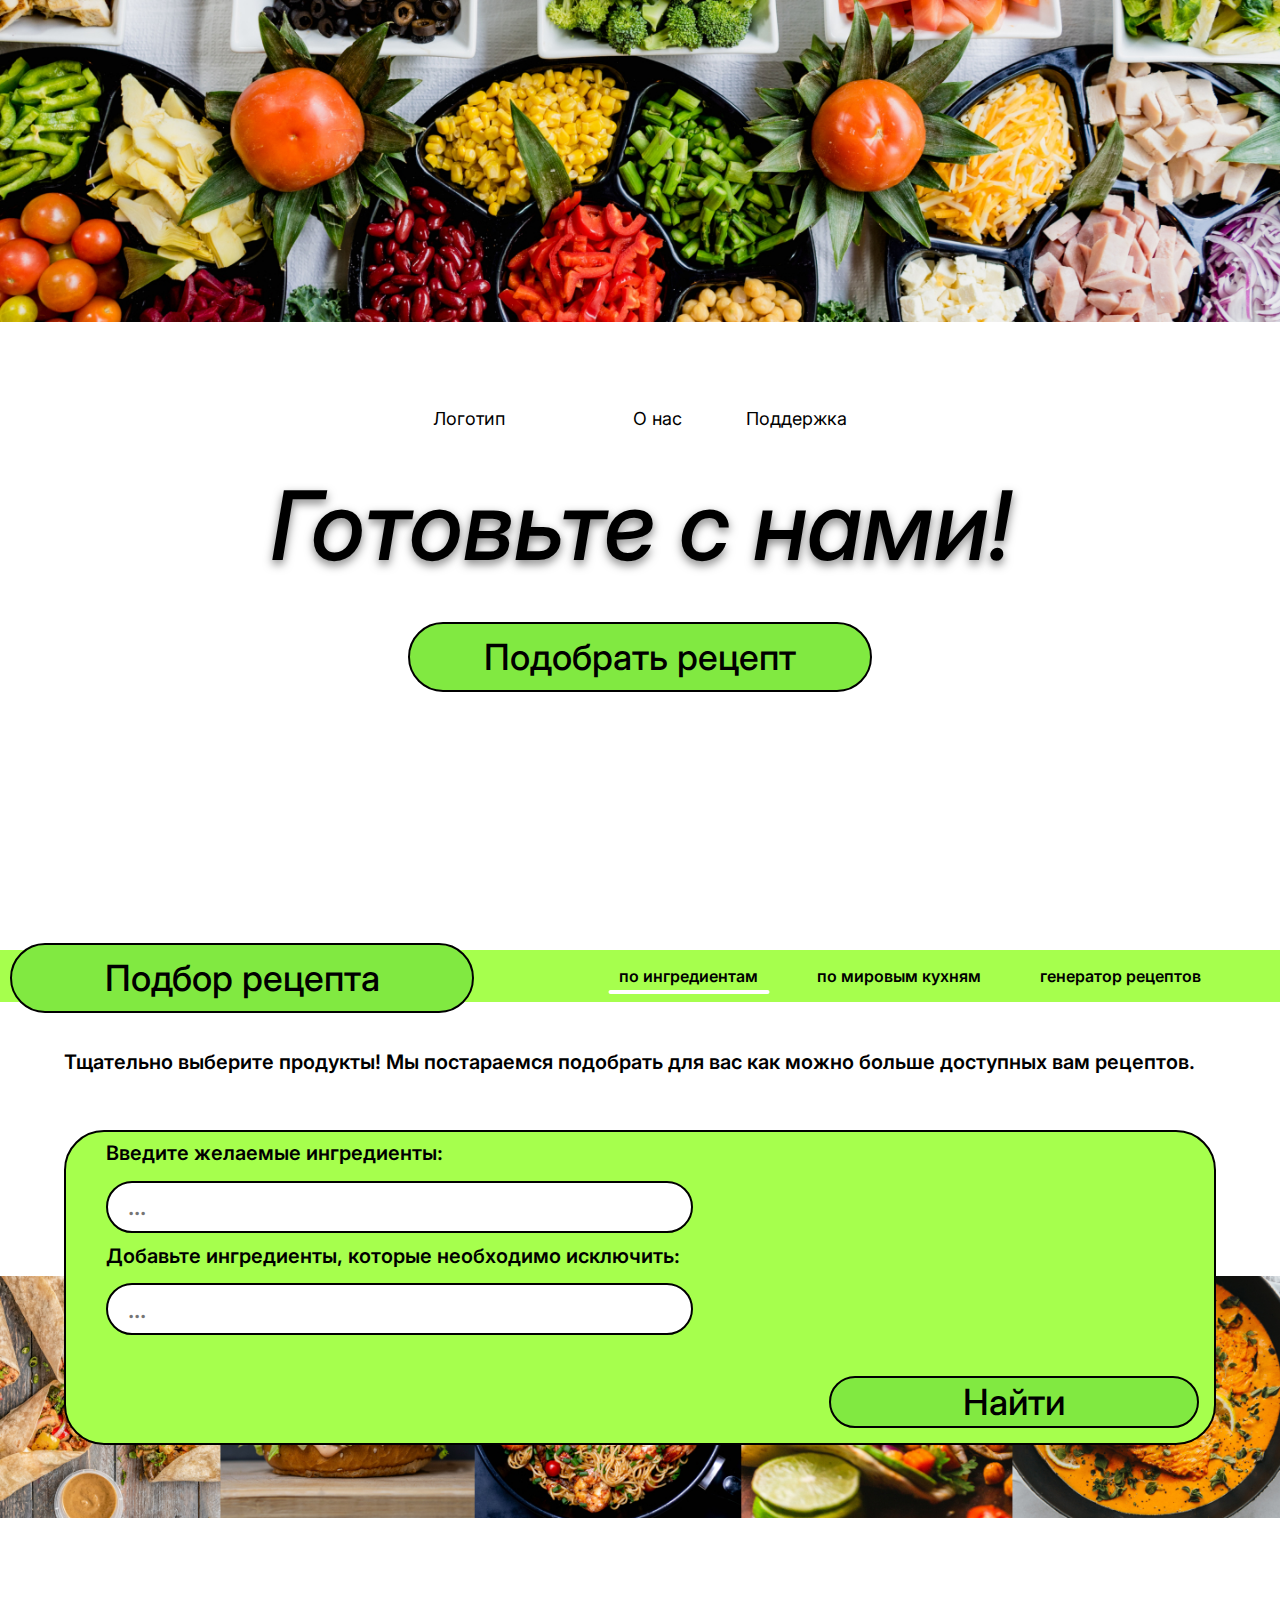
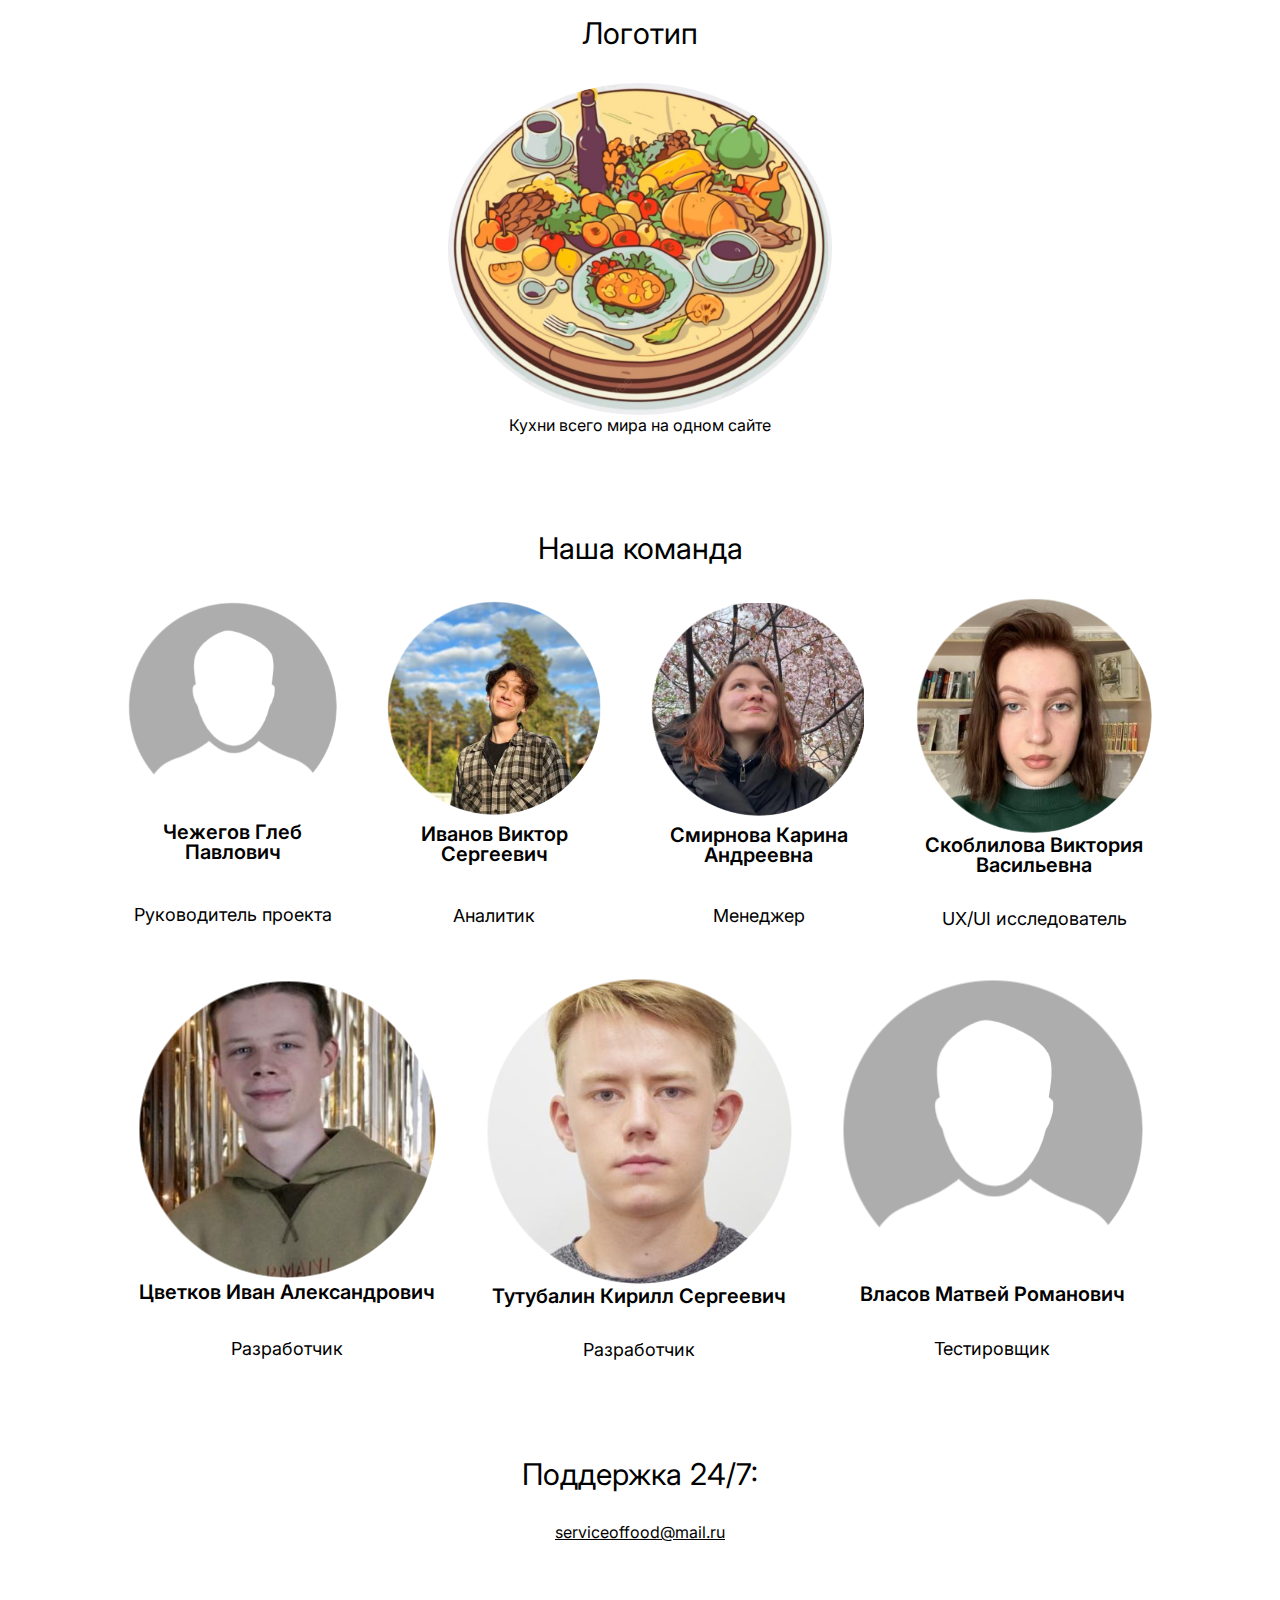
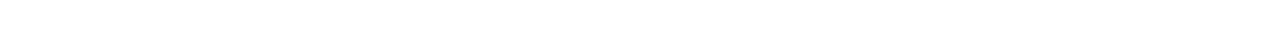
==== index.html @ 3164be0a "routes for server" ====
<!DOCTYPE html>
<html lang="ru">
  <head>
    <meta charset="UTF-8" />
    <meta name="viewport" content="width=device-width, initial-scale=1.0" />
    <link rel="stylesheet" href="./styles/main.css" />
    <link rel="stylesheet" href="./styles/index.css" />
    <title>Food service</title>
  </head>
  <body>
    <main>
      <section class="index">
        <section class="block">
          <nav class="navbar">
            <div class="nav-item logo"><a href="#logo">Логотип</a></div>
            <div class="nav-item"><a href="#about-us">О нас</a></div>
            <div class="nav-item"><a href="#help">Поддержка</a></div>
          </nav>
          <h1 class="title">Готовьте с нами!</h1>
          <a class="btn green-block" href="#recipes">Подобрать рецепт</a>
        </section>
      </section>

      <div class="by-ingredients">
        <header class="header" id="recipes">
          <h1 class="title green-block">Подбор рецепта</h1>
          <nav class="navbar">
            <div class="nav-item active">
              <a href="./">по ингредиентам</a>
            </div>
            <div class="nav-item">
              <a href="./pages/byKitchens.html">по мировым кухням</a>
            </div>
            <div class="nav-item">
              <a href="./pages/recipeGenerator.html">генератор рецептов</a>
            </div>
          </nav>
        </header>

        <section class="main-block">
          <div class="block">
            <p class="description">
              Тщательно выберите продукты! Мы постараемся подобрать для вас как можно больше доступных вам рецептов.
            </p>
            <form class="form" method="GET">
              <div class="inputs">
                <label
                  ><div class="description">Введите желаемые ингредиенты:</div>
                  <input id="search" type="text" class="input" placeholder="..."
                /></label>
                <label
                  ><div class="description">Добавьте ингредиенты, которые необходимо исключить:</div>
                  <input id="except" type="text" class="input" placeholder="..."
                /></label>
              </div>
              <button type="submit" class="btn green-block">Найти</button>
            </form>
          </div>
        </section>
      </div>

      <div class="content-wrapper">
        <section class="content" id="logo">
          <h3>Логотип</h3>
          <figure class="img-wrapper">
            <img src="./assets/Рисунок7.png" alt="Logo" />
            <figcaption>Кухни всего мира на одном сайте</figcaption>
          </figure>
        </section>
        <section class="content" id="about-us">
          <h3>Наша команда</h3>
          <div class="grid">
            <div class="row">
              <div class="cell">
                <div class="img-wrapper"><img src="./assets/Рисунок1.png" alt="Фото участника" /></div>
                <h3 class="title">Чежегов Глеб Павлович</h3>
                <p class="subtitle">Руководитель проекта</p>
              </div>
              <div class="cell">
                <div class="img-wrapper"><img src="./assets/Рисунок6.png" alt="Фото участника" /></div>
                <h3 class="title">Иванов Виктор Сергеевич</h3>
                <p class="subtitle">Аналитик</p>
              </div>
              <div class="cell">
                <div class="img-wrapper"><img src="./assets/Рисунок2.png" alt="Фото участника" /></div>
                <h3 class="title">Смирнова Карина Андреевна</h3>
                <p class="subtitle">Менеджер</p>
              </div>
              <div class="cell">
                <div class="img-wrapper"><img src="./assets/Рисунок3.png" alt="Фото участника" /></div>
                <h3 class="title">Скоблилова Виктория Васильевна</h3>
                <p class="subtitle">UX/UI исследователь</p>
              </div>
            </div>
            <div class="row">
              <div class="cell">
                <div class="img-wrapper"><img src="./assets/Рисунок4.png" alt="Фото участника" /></div>
                <h3 class="title">Цветков Иван Александрович</h3>
                <p class="subtitle">Разработчик</p>
              </div>
              <div class="cell">
                <div class="img-wrapper"><img src="./assets/Рисунок5.png" alt="Фото участника" /></div>
                <h3 class="title">Тутубалин Кирилл Сергеевич</h3>
                <p class="subtitle">Разработчик</p>
              </div>
              <div class="cell">
                <div class="img-wrapper"><img src="./assets/Рисунок1.png" alt="Фото участника" /></div>
                <h3 class="title">Власов Матвей Романович</h3>
                <p class="subtitle">Тестировщик</p>
              </div>
            </div>
          </div>
        </section>
        <section class="content" id="help">
          <h3>Поддержка 24/7:</h3>
          <p><a href="mailto:serviceoffood@mail.ru">serviceoffood@mail.ru</a></p>
        </section>
      </div>
    </main>
    <script src="./js/index.js"></script>
  </body>
</html>
---- styles/main.css ----
@import url("https://fonts.googleapis.com/css2?family=Inter:wght@300;400;500;600&display=swap");

/*
Reset
*/

html,
body,
div,
span,
applet,
object,
iframe,
h1,
h2,
h3,
h4,
h5,
h6,
p,
blockquote,
pre,
a,
abbr,
acronym,
address,
big,
cite,
code,
del,
dfn,
em,
img,
ins,
kbd,
q,
s,
samp,
small,
strike,
strong,
sub,
sup,
tt,
var,
b,
u,
i,
center,
dl,
dt,
dd,
ol,
ul,
li,
fieldset,
form,
label,
legend,
table,
caption,
tbody,
tfoot,
thead,
tr,
th,
td,
article,
aside,
canvas,
details,
embed,
figure,
figcaption,
footer,
header,
hgroup,
menu,
nav,
output,
ruby,
section,
summary,
time,
mark,
audio,
video {
  margin: 0;
  padding: 0;
  border: 0;
  font-size: 100%;
  font: inherit;
  vertical-align: baseline;
}
article,
aside,
details,
figcaption,
figure,
footer,
header,
hgroup,
menu,
nav,
section {
  display: block;
}
html {
  height: 100%;
}
body {
  line-height: 1;
}
ol,
ul {
  list-style: none;
}
blockquote,
q {
  quotes: none;
}
blockquote:before,
blockquote:after,
q:before,
q:after {
  content: "";
  content: none;
}
table {
  border-collapse: collapse;
  border-spacing: 0;
}

/*
Style
*/

* {
  margin: 0;
  padding: 0;
  box-sizing: border-box;
  font-family: "Inter", sans-serif;
  scroll-behavior: smooth;
}

.green-block,
a {
  font-family: "Inter", sans-serif;
}

a {
  text-decoration: none;
  color: #000;
}

/*
Reuse
*/

.background {
  position: absolute;
  inset: 0;
  height: 100%;
  background: url(../assets/bg.jpg) center bottom / contain no-repeat;
  z-index: -1;
}

.main-block {
  width: 100%;
  height: 100%;
  margin-top: 50px;
  display: flex;
  justify-content: center;
}

.main-block .block {
  width: 90%;
}

.header {
  position: relative;
  display: flex;
  justify-content: end;
  align-items: center;
  height: 52px;
  margin-top: 50px;
  background-color: rgb(166, 255, 77);
}

.header .title {
  position: absolute;
  top: -7px;
  left: 10px;
}

.header .navbar {
  display: flex;
  justify-content: space-around;
  width: 50%;
  margin-right: 50px;
}

.header .nav-item {
  position: relative;
  font-weight: 600;
}

.header .nav-item a {
  transition: all 0.2s;
}

.header .nav-item:hover a {
  color: #36790d;
}

.header .nav-item.active::after {
  content: "";
  position: absolute;
  left: 50%;
  bottom: -10px;
  transform: translateX(-50%);
  display: block;
  width: 161px;
  height: 4px;
  border-radius: 40px;
  background-color: #fff;
}

.green-block,
.white-block {
  width: 464px;
  min-height: 70px;
  display: flex;
  justify-content: center;
  align-items: center;
  border: #000 2px solid;
  border-radius: 40px;
  color: #000;
  text-decoration: none;
  font-size: 36px;
  font-weight: 500;
}

.green-block {
  background-color: #81e941;
}

.white-block {
  background-color: #fff;
}

.description {
  font-size: 20px;
  font-weight: 600;
}

.btn {
  transition: all 0.3s;
  cursor: pointer;
}

.btn.green-block:hover {
  background-color: #62dc17;
}

.btn.green-block:active {
  background-color: #71fa1d;
}

.btn.white-block:hover {
  background-color: #dedede;
}

.btn.white-block:active {
  background-color: #ababab;
}

.form {
  position: relative;
  height: 100%;
  padding: 5px 40px;
  padding-bottom: 50px;
  border: 2px solid #000;
  border-radius: 40px;
  margin-top: 5%;
  background-color: rgb(166, 255, 77);
}

.form .btn {
  position: absolute;
  right: 15px;
  bottom: 15px;
  width: 370px;
  min-height: 52px;
  margin-left: auto;
}

@media (max-width: 1200px) {
  .header {
    display: flex;
    width: 100%;
    height: 200px;
  }

  .header .title {
    left: 0;
    min-width: 100%;
  }

  .header .navbar {
    display: flex;
    flex-direction: column;
    justify-content: end;
    gap: 15px;
    width: 100%;
    height: 100%;
    padding-bottom: 20px;
    margin: 0 auto;
    text-align: center;
  }
}

@media (max-width: 800px) {
  .green-block,
  .white-block {
    font-size: 25px;
    width: 100%;
  }

  .btn {
    width: 100%;
  }

  .description {
    padding: 0 20px;
  }

  .main-block .block {
    width: 100%;
  }

  .form {
    border-radius: 0;
    padding: 5px;
    padding-top: 30px;
  }

  .form .btn {
    width: 100%;
    left: 0;
    right: 0;
    bottom: 8px;
  }
}
---- styles/index.css ----
/*
Index
*/
.index {
  position: absolute;
  inset: 0;
  background: url(../assets/index.jpg) center top / contain no-repeat;
  z-index: 0;
}

.index .block {
  position: absolute;
  inset: 0;
  top: 40%;
  height: 60%;
  padding-top: 50px;
  display: flex;
  flex-direction: column;
  align-items: center;
  gap: 10%;
  background-color: #fff;
}

.index .navbar {
  width: 100%;
  display: flex;
  justify-content: center;
  align-items: center;
  gap: 5%;
}

.index .navbar .logo {
  margin-right: 5%;
}

.index .nav-item a {
  font-size: 18px;
  cursor: pointer;
}

.index .title {
  text-align: center;
  font-size: 96px;
  font-weight: 500;
  font-style: italic;
  text-shadow: 0 4px 10px rgba(0, 0, 0, 0.5);
}
.content-wrapper {
  display: flex;
  flex-direction: column;
}

.content-wrapper .content {
  display: flex;
  flex-direction: column;
  align-items: center;
  margin-top: 100px;
  text-align: center;
}

.content-wrapper .content:last-child {
  margin-bottom: 100px;
}

.content-wrapper .content .img-wrapper {
  width: 30%;
}
.content-wrapper .content .img-wrapper img {
  border-radius: 50%;
  width: 100%;
}

.content-wrapper .content .grid {
  display: flex;
  flex-direction: column;
  align-items: center;
  width: 80%;
  gap: 50px;
}

.content-wrapper .content .grid .row {
  display: flex;
  justify-content: center;
  gap: 50px;
}

.content-wrapper .content .grid .row .cell {
  display: flex;
  flex-direction: column;
  align-items: center;
  justify-content: space-around;
}

.content-wrapper .content .grid .row .cell .img-wrapper,
.content-wrapper .content .grid .row .cell .img-wrapper img {
  width: 100%;
}

.content-wrapper .content a[href^="mailto"] {
  text-decoration: underline;
}

.content-wrapper .content h3 {
  font-size: 30px;
  margin-bottom: 35px;
}

.content-wrapper .content .title {
  font-size: 20px;
  font-weight: 600;
}

.content-wrapper .content .subtitle {
  font-size: 18px;
}

/*
By Ingridients
*/

.by-ingredients {
  background: url(../assets/bg.jpg) center bottom / contain no-repeat;
  padding-top: 100vh;
  padding-bottom: 150px;
  z-index: 1;
}

.by-ingredients .inputs {
  display: flex;
  flex-direction: column;
  justify-content: space-around;
  width: 55%;
  height: 80%;
}

.by-ingredients .input {
  width: 100%;
  height: 52px;
  padding: 20px;
  border-radius: 40px;
  border: 2px solid #000;
  margin-top: 3%;
  font-size: 24px;
  font-weight: 500;
  color: #000;
}

@media (max-width: 1200px) {
  /*
  Index
  */

  .index {
    width: 100%;
    background-position: center -30%;
    background-size: auto 50%;
  }

  .index .title {
    font-size: 76px;
  }

  .content-wrapper {
    display: flex;
    flex-direction: column;
    justify-content: center;
    align-items: center;
  }

  .content-wrapper .content {
    margin-top: 50px;
  }

  .content-wrapper .content .img-wrapper {
    width: 60%;
  }

  /*
  By Ingridients
  */

  .by-ingredients .inputs {
    width: 80%;
  }
}

@media (max-width: 800px) {
  /*
  Index
  */
  .index .block {
    padding-top: 50px;
    top: 35%;
    align-items: center;
    justify-content: start;
  }

  .index .navbar {
    flex-direction: column;
    gap: 15px;
  }

  .index .navbar .logo {
    margin-right: 0;
  }

  .index .title {
    font-size: 33px;
  }

  .index .btn {
    min-width: 100%;
  }

  /*
  By Ingridients
  */

  .by-ingredients .inputs {
    width: 100%;
  }

  .content-wrapper {
    width: 100%;
  }

  .content-wrapper .content {
    display: flex;
    flex-direction: column;
    align-items: center;
    padding: 50px 10px;
    text-align: center;
  }

  .content-wrapper .content .img-wrapper {
    width: 80%;
  }

  .content-wrapper .content .grid .row {
    flex-direction: column;
  }

  .content-wrapper .content h3 {
    font-size: 30px;
    margin-bottom: 15px;
  }
}
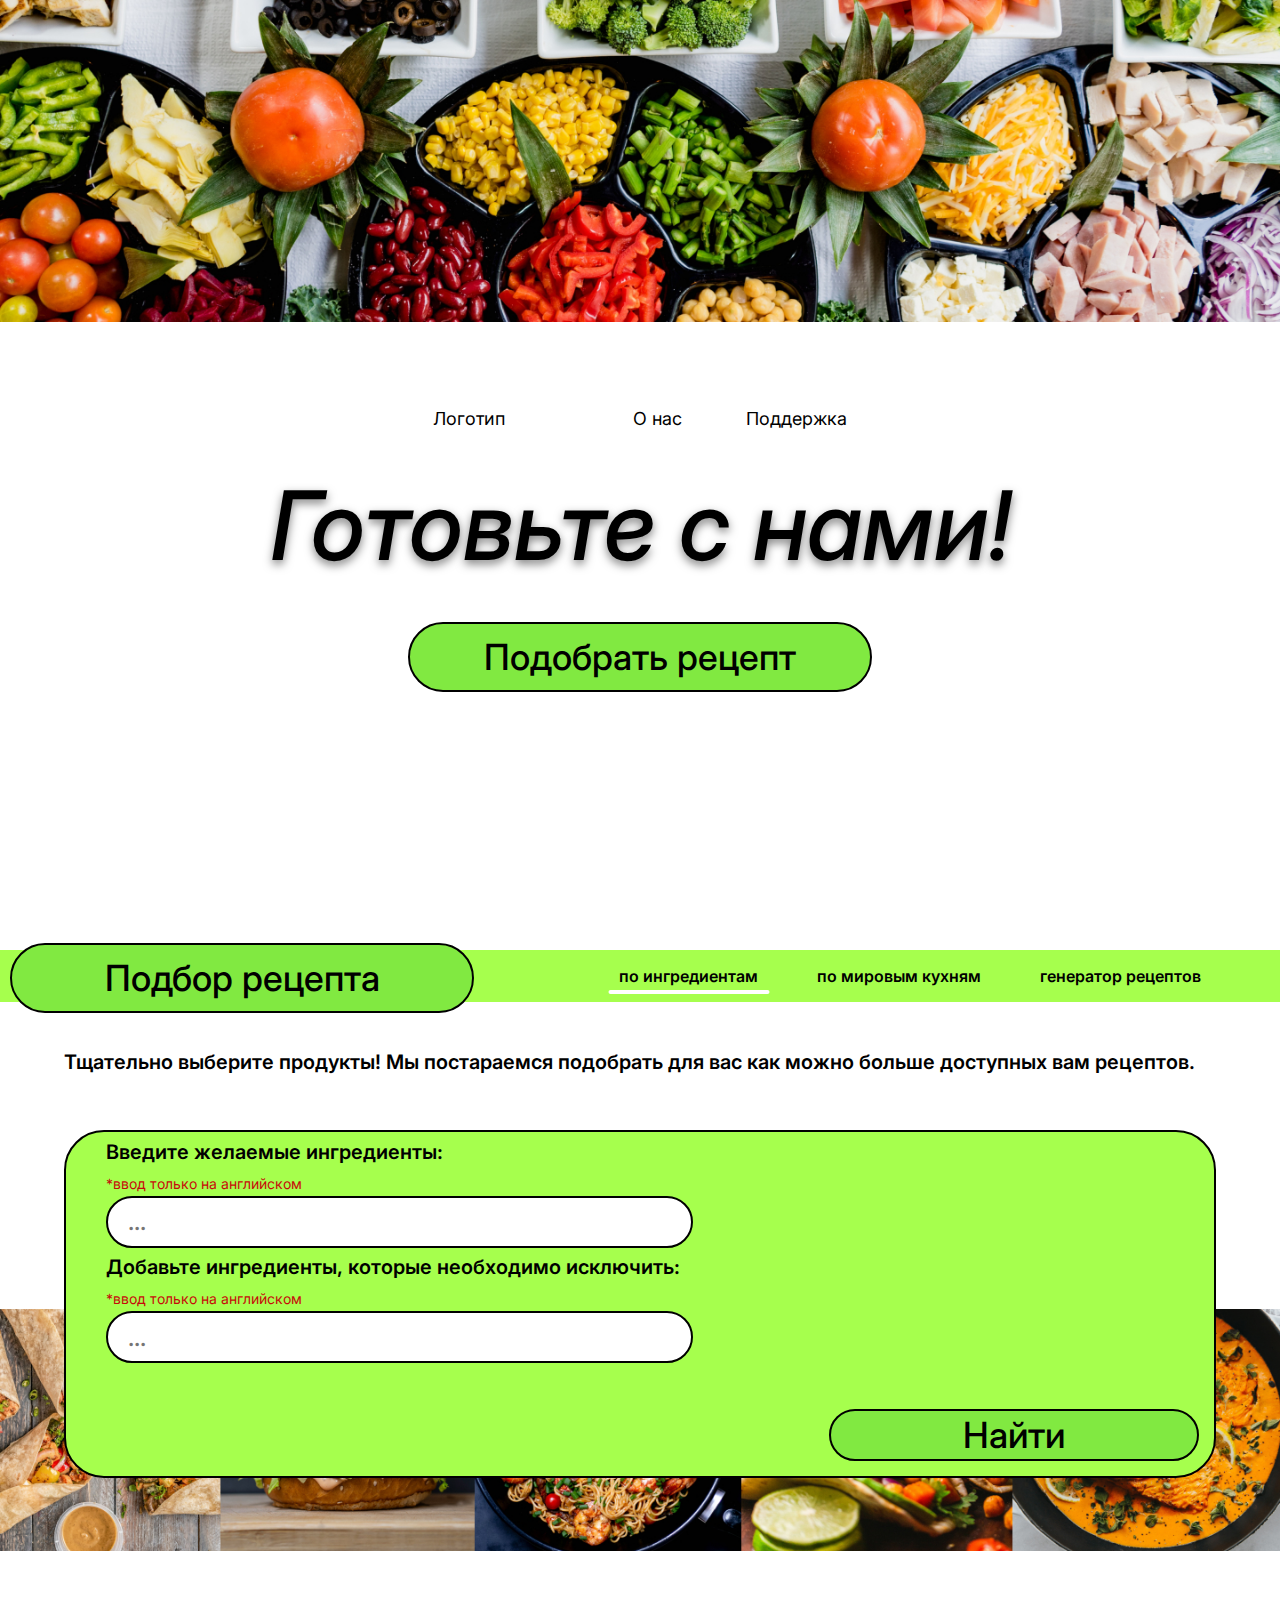
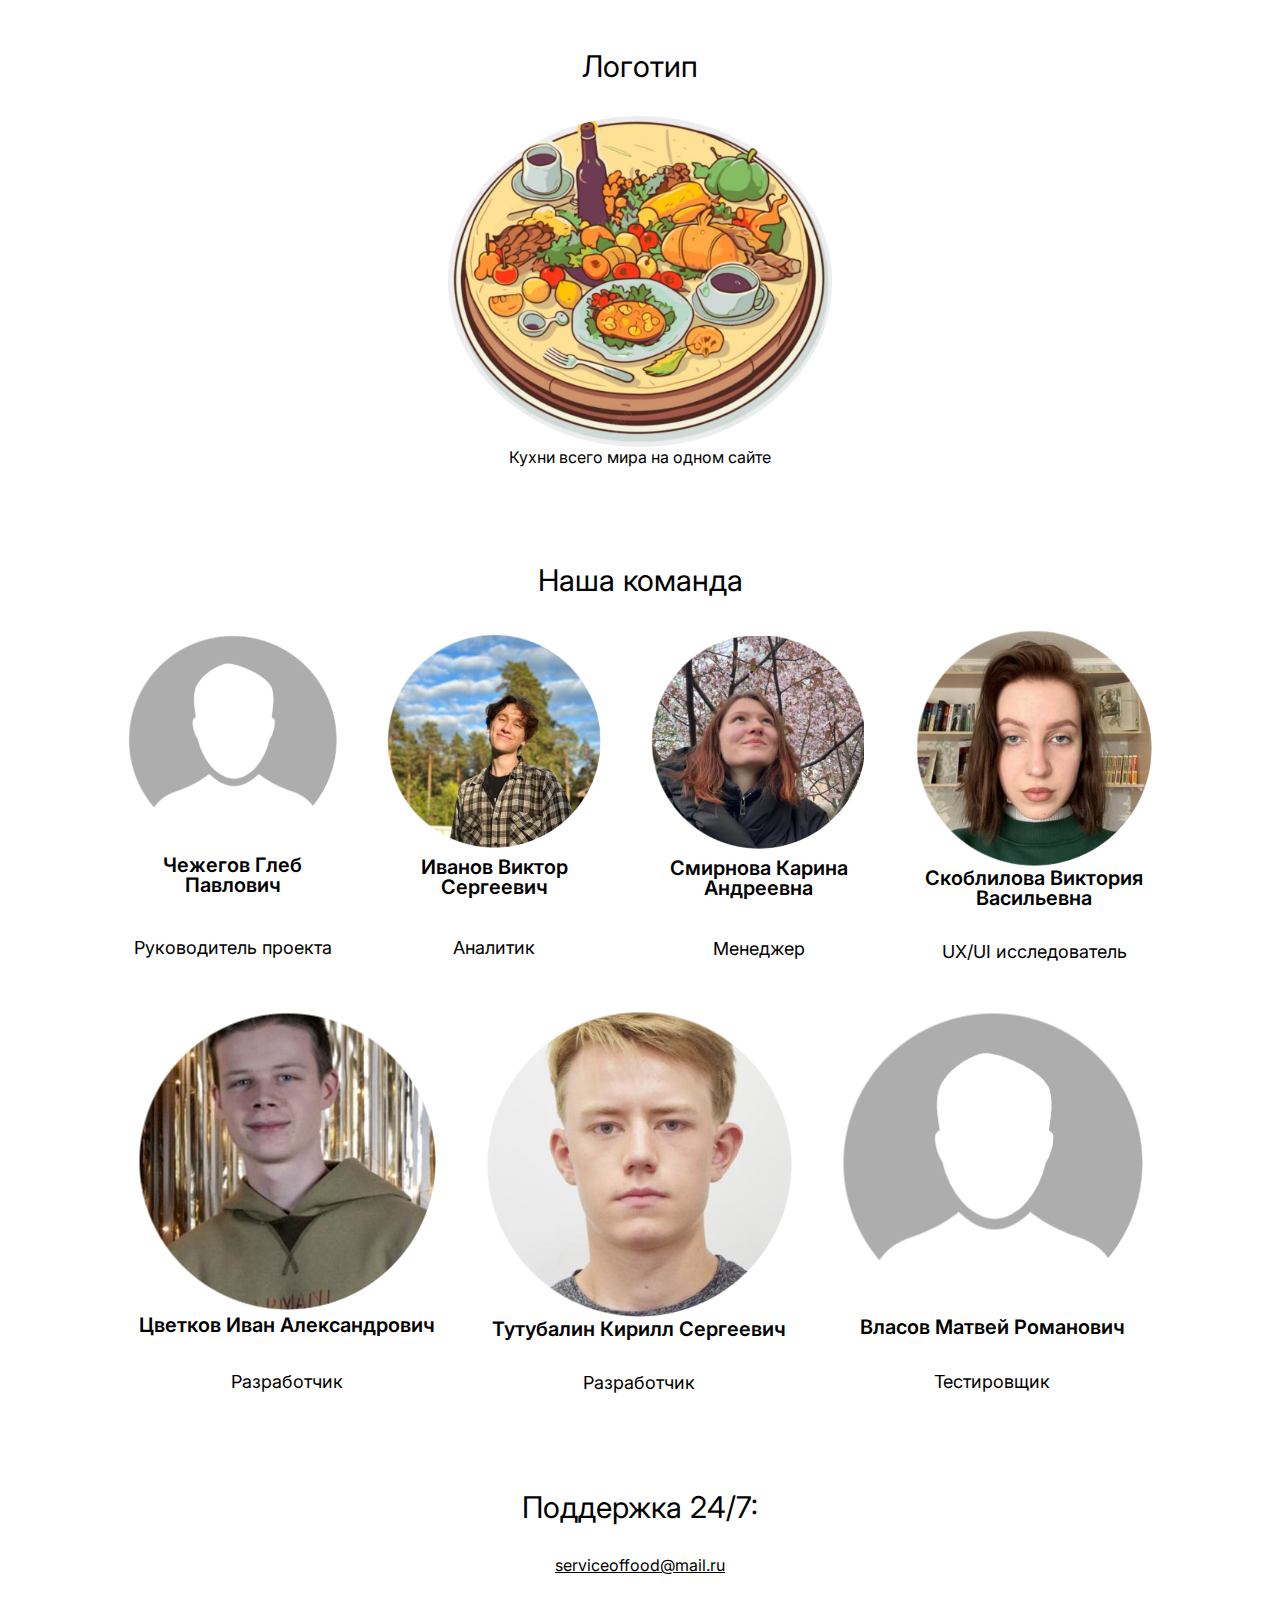
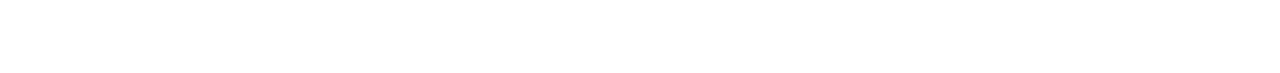
==== commit b8c82ea6: "added warn" ====
--- a/index.html
+++ b/index.html
@@ -26,7 +26,7 @@
           <h1 class="title green-block">Подбор рецепта</h1>
           <nav class="navbar">
             <div class="nav-item active">
-              <a href="./">по ингредиентам</a>
+              <a href="./index.html">по ингредиентам</a>
             </div>
             <div class="nav-item">
               <a href="./pages/byKitchens.html">по мировым кухням</a>
@@ -46,10 +46,12 @@
               <div class="inputs">
                 <label
                   ><div class="description">Введите желаемые ингредиенты:</div>
+                  <p class="warn">*ввод только на английском</p>
                   <input id="search" type="text" class="input" placeholder="..."
                 /></label>
                 <label
                   ><div class="description">Добавьте ингредиенты, которые необходимо исключить:</div>
+                  <p class="warn">*ввод только на английском</p>
                   <input id="except" type="text" class="input" placeholder="..."
                 /></label>
               </div>
--- a/styles/index.css
+++ b/styles/index.css
@@ -38,6 +38,11 @@
   cursor: pointer;
 }
 
+.warn {
+  font-size: 14px;
+  color: rgb(205, 13, 13);
+}
+
 .index .title {
   text-align: center;
   font-size: 96px;
@@ -96,7 +101,7 @@
   width: 100%;
 }
 
-.content-wrapper .content a[href^="mailto"] {
+.content-wrapper .content a[href^='mailto'] {
   text-decoration: underline;
 }
 
@@ -139,10 +144,16 @@
   padding: 20px;
   border-radius: 40px;
   border: 2px solid #000;
-  margin-top: 3%;
   font-size: 24px;
   font-weight: 500;
   color: #000;
+}
+
+.by-ingredients .warn {
+  font-size: 14px;
+  color: rgb(199, 10, 10);
+  margin-top: 15px;
+  margin-bottom: 5px;
 }
 
 @media (max-width: 1200px) {
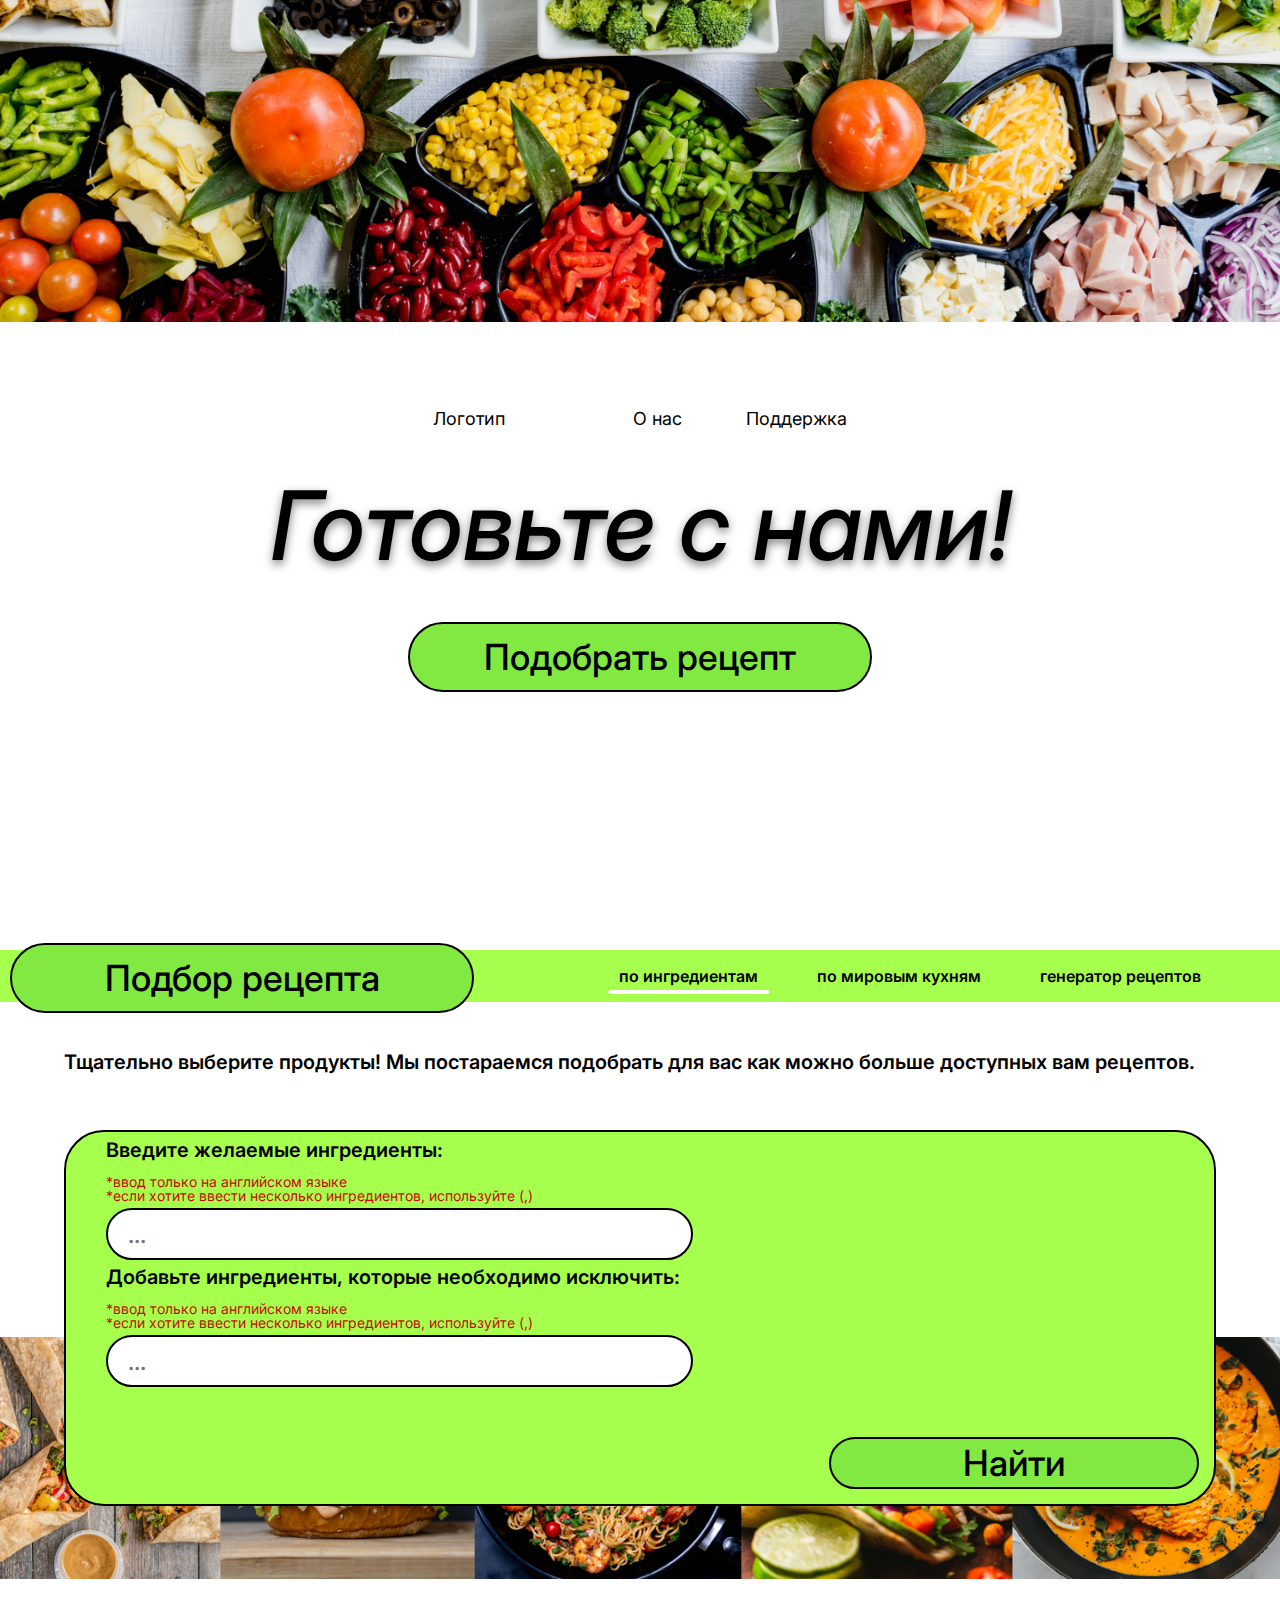
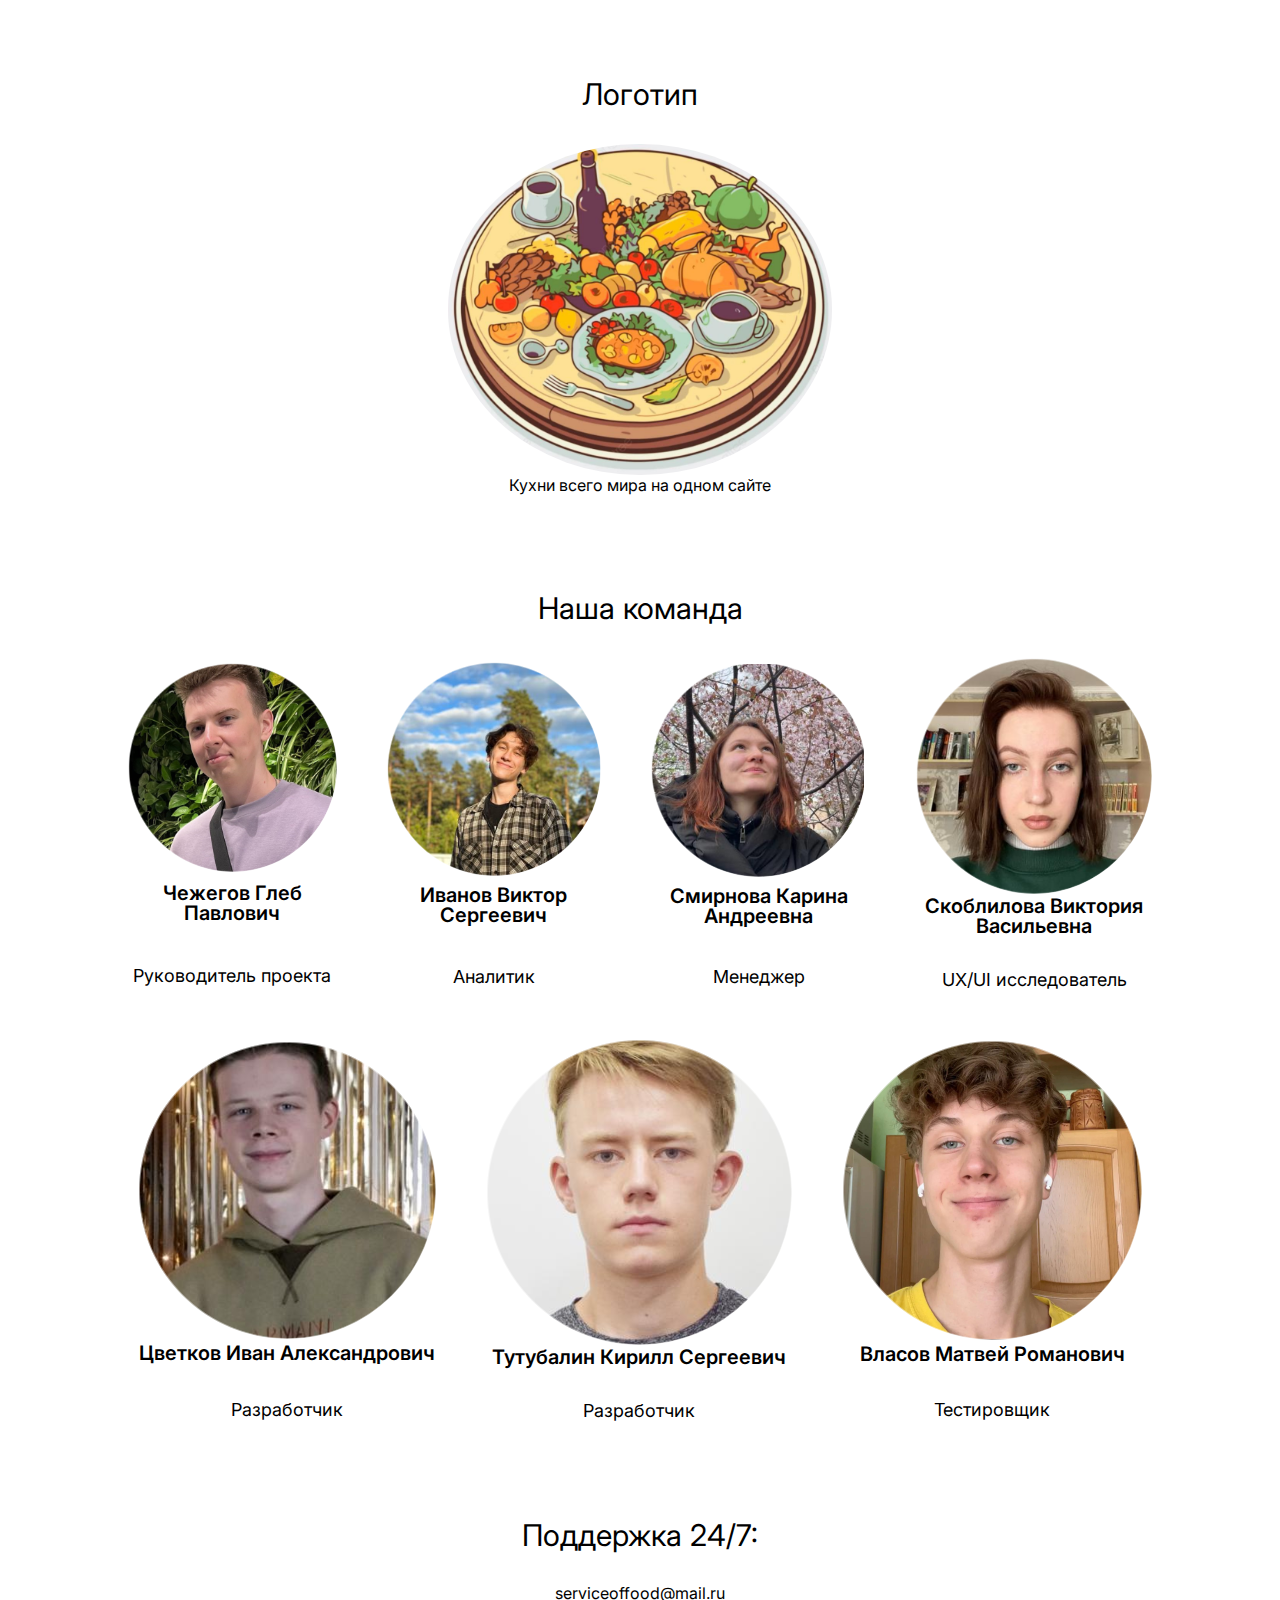
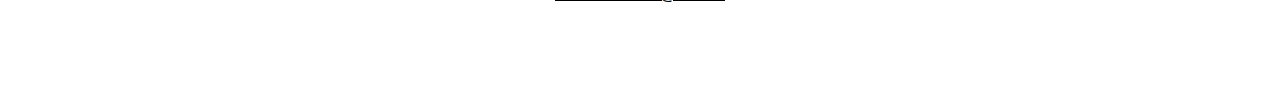
==== commit 0383ff30: "edits" ====
--- a/index.html
+++ b/index.html
@@ -46,12 +46,18 @@
               <div class="inputs">
                 <label
                   ><div class="description">Введите желаемые ингредиенты:</div>
-                  <p class="warn">*ввод только на английском</p>
+                  <div class="warn">
+                    <p>*ввод только на английском языке</p>
+                    <p>*если хотите ввести несколько ингредиентов, используйте (,)</p>
+                  </div>
                   <input id="search" type="text" class="input" placeholder="..."
                 /></label>
                 <label
                   ><div class="description">Добавьте ингредиенты, которые необходимо исключить:</div>
-                  <p class="warn">*ввод только на английском</p>
+                  <div class="warn">
+                    <p>*ввод только на английском языке</p>
+                    <p>*если хотите ввести несколько ингредиентов, используйте (,)</p>
+                  </div>
                   <input id="except" type="text" class="input" placeholder="..."
                 /></label>
               </div>
@@ -74,7 +80,7 @@
           <div class="grid">
             <div class="row">
               <div class="cell">
-                <div class="img-wrapper"><img src="./assets/Рисунок1.png" alt="Фото участника" /></div>
+                <div class="img-wrapper"><img src="./assets/Рисунок9.png" alt="Фото участника" /></div>
                 <h3 class="title">Чежегов Глеб Павлович</h3>
                 <p class="subtitle">Руководитель проекта</p>
               </div>
@@ -106,7 +112,7 @@
                 <p class="subtitle">Разработчик</p>
               </div>
               <div class="cell">
-                <div class="img-wrapper"><img src="./assets/Рисунок1.png" alt="Фото участника" /></div>
+                <div class="img-wrapper"><img src="./assets/Рисунок8.png" alt="Фото участника" /></div>
                 <h3 class="title">Власов Матвей Романович</h3>
                 <p class="subtitle">Тестировщик</p>
               </div>
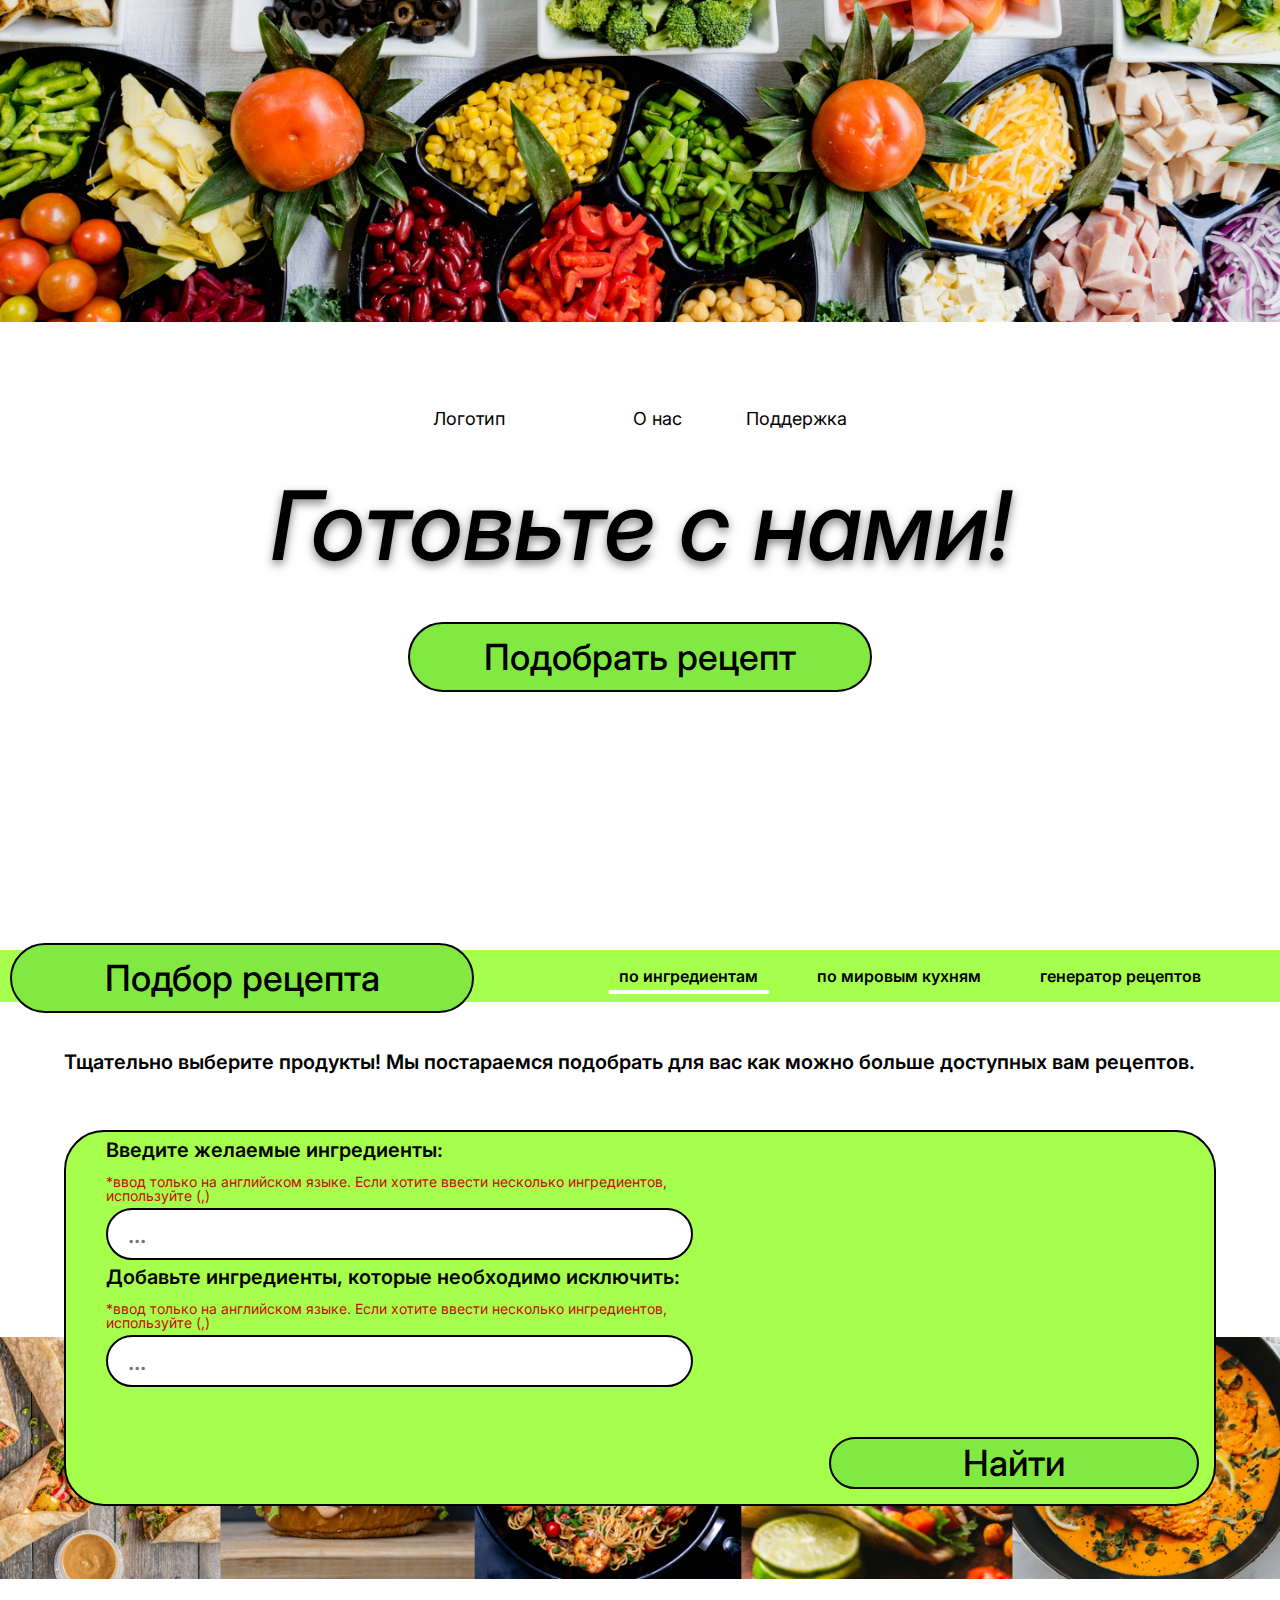
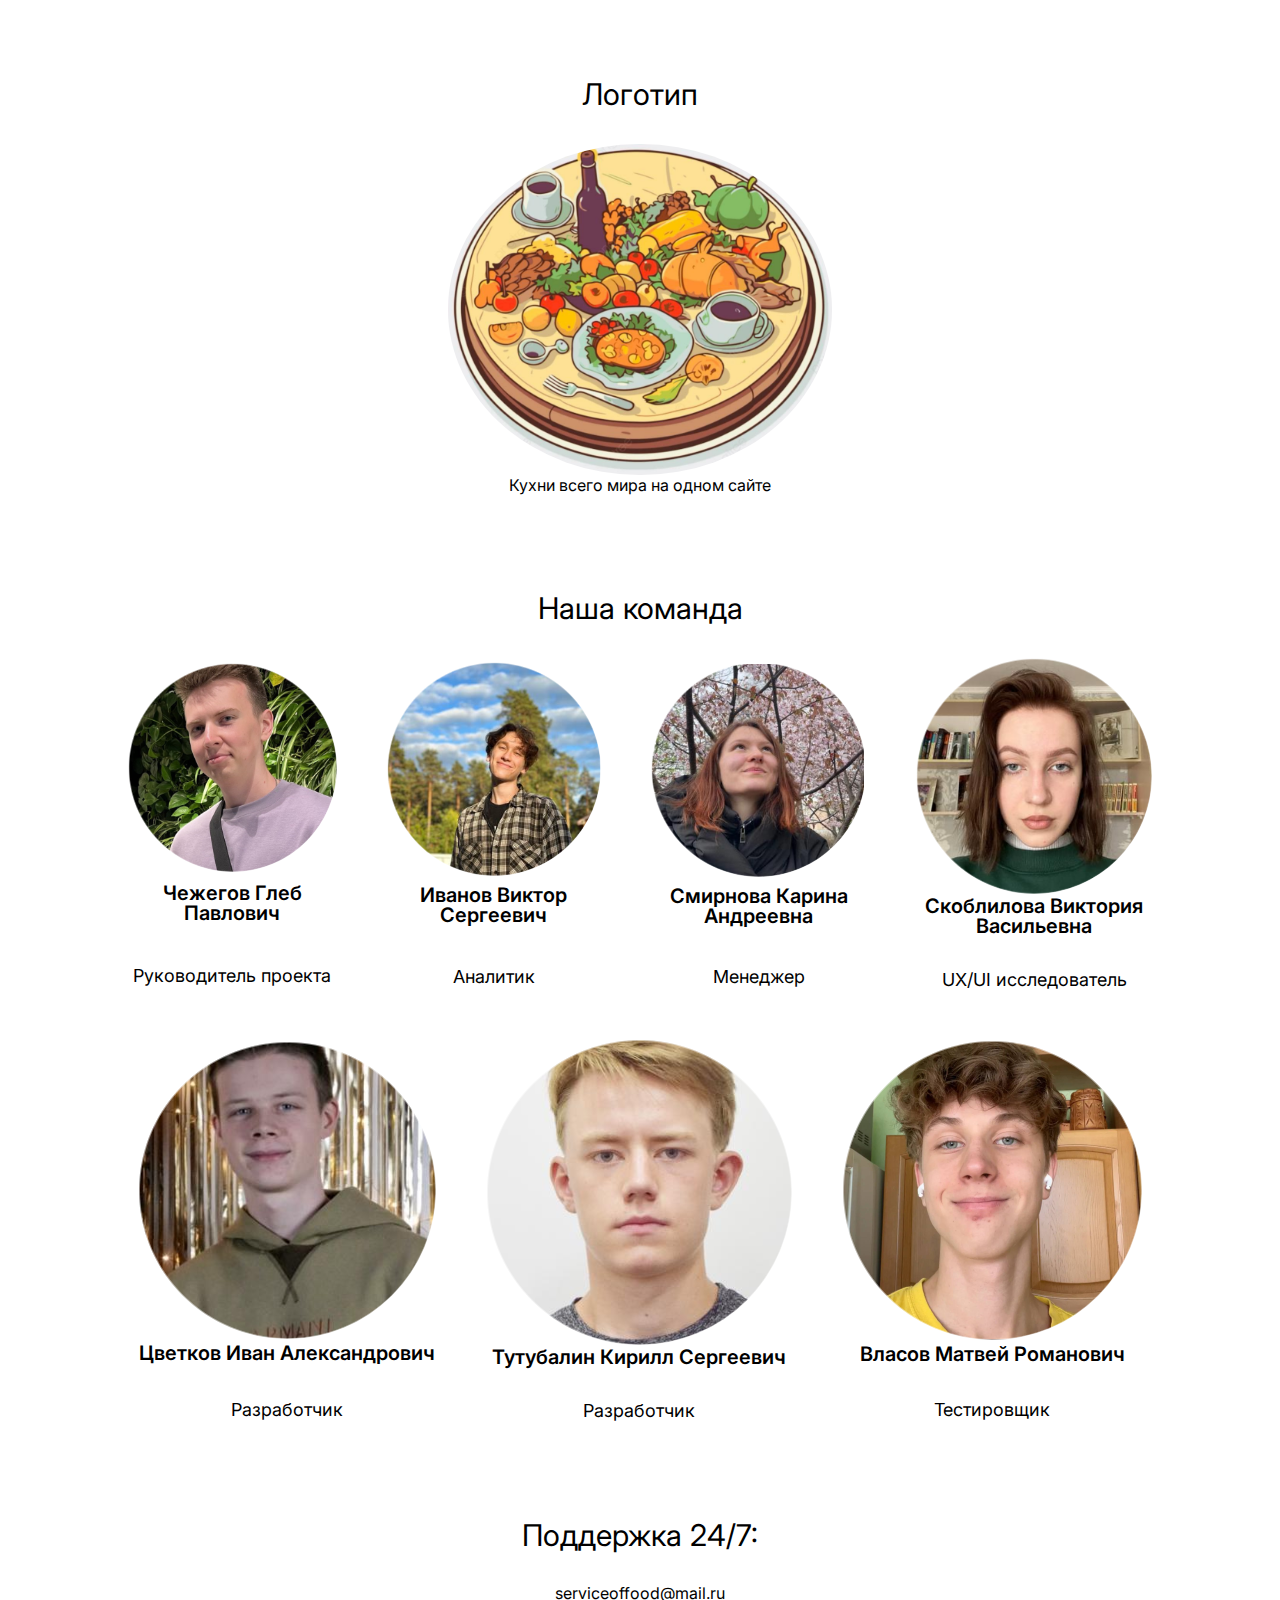
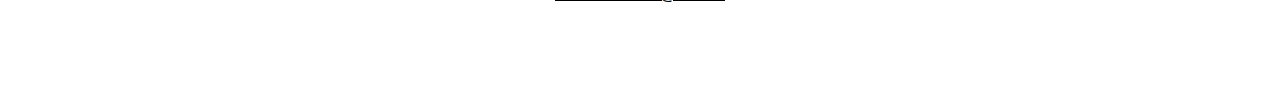
==== commit 4a94fbd8: "edits 2" ====
--- a/index.html
+++ b/index.html
@@ -47,16 +47,14 @@
                 <label
                   ><div class="description">Введите желаемые ингредиенты:</div>
                   <div class="warn">
-                    <p>*ввод только на английском языке</p>
-                    <p>*если хотите ввести несколько ингредиентов, используйте (,)</p>
+                    <p>*ввод только на английском языке. Если хотите ввести несколько ингредиентов, используйте (,)</p>
                   </div>
                   <input id="search" type="text" class="input" placeholder="..."
                 /></label>
                 <label
                   ><div class="description">Добавьте ингредиенты, которые необходимо исключить:</div>
                   <div class="warn">
-                    <p>*ввод только на английском языке</p>
-                    <p>*если хотите ввести несколько ингредиентов, используйте (,)</p>
+                    <p>*ввод только на английском языке. Если хотите ввести несколько ингредиентов, используйте (,)</p>
                   </div>
                   <input id="except" type="text" class="input" placeholder="..."
                 /></label>
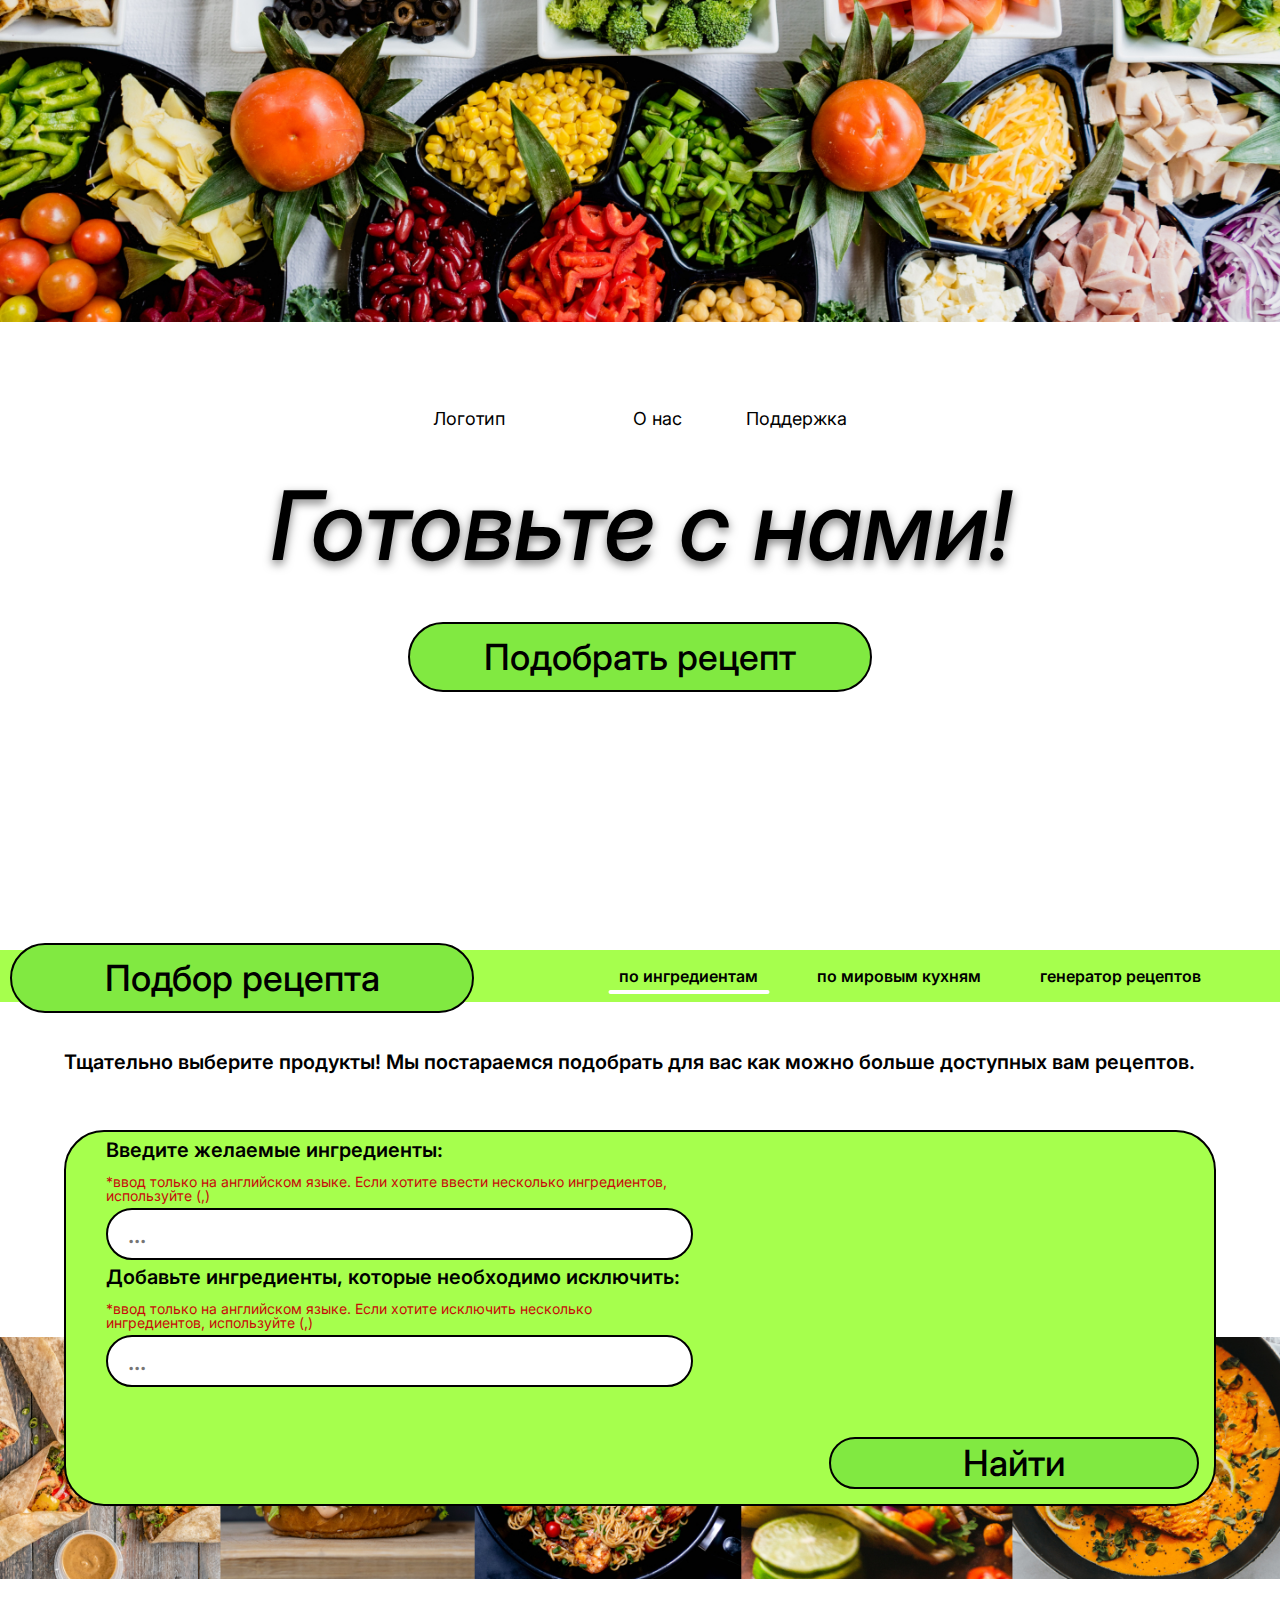
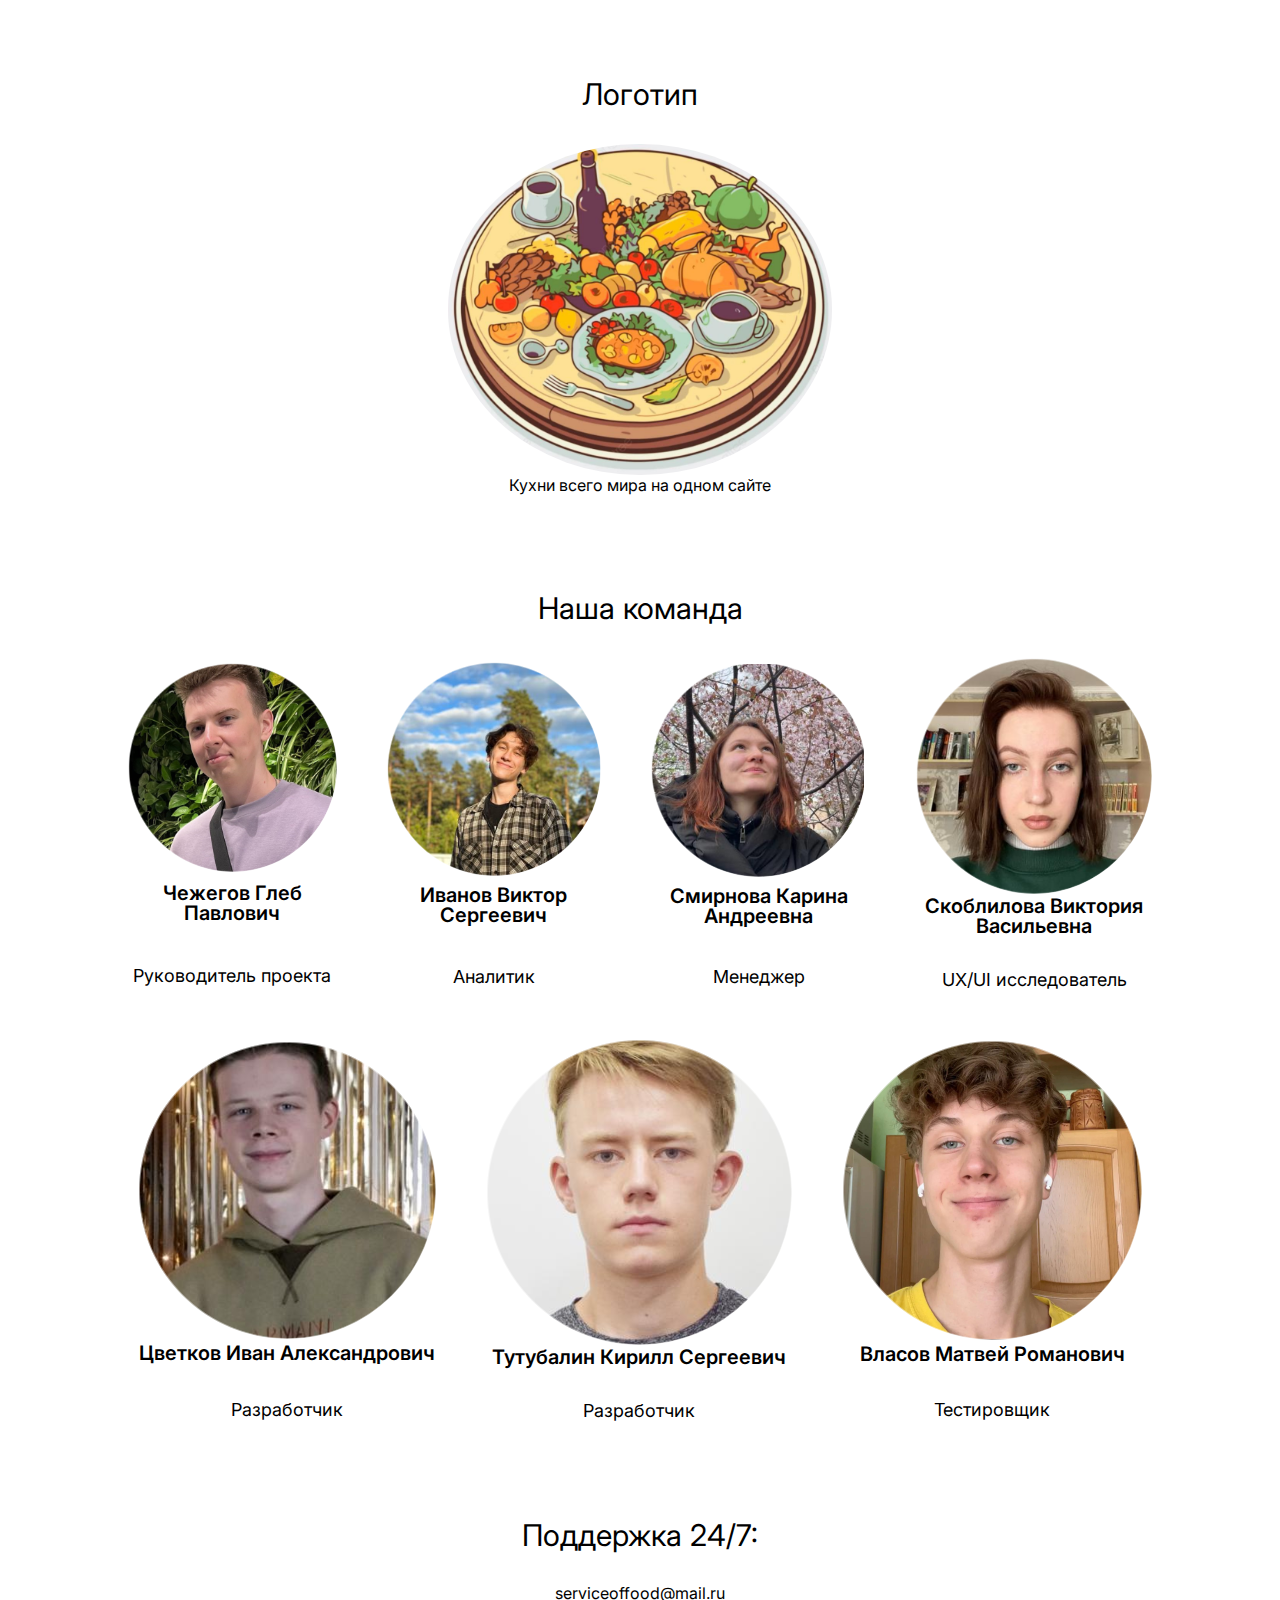
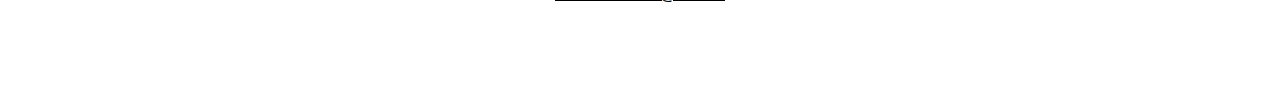
==== commit 0d348376: "edits 3" ====
--- a/index.html
+++ b/index.html
@@ -54,7 +54,9 @@
                 <label
                   ><div class="description">Добавьте ингредиенты, которые необходимо исключить:</div>
                   <div class="warn">
-                    <p>*ввод только на английском языке. Если хотите ввести несколько ингредиентов, используйте (,)</p>
+                    <p>
+                      *ввод только на английском языке. Если хотите исключить несколько ингредиентов, используйте (,)
+                    </p>
                   </div>
                   <input id="except" type="text" class="input" placeholder="..."
                 /></label>
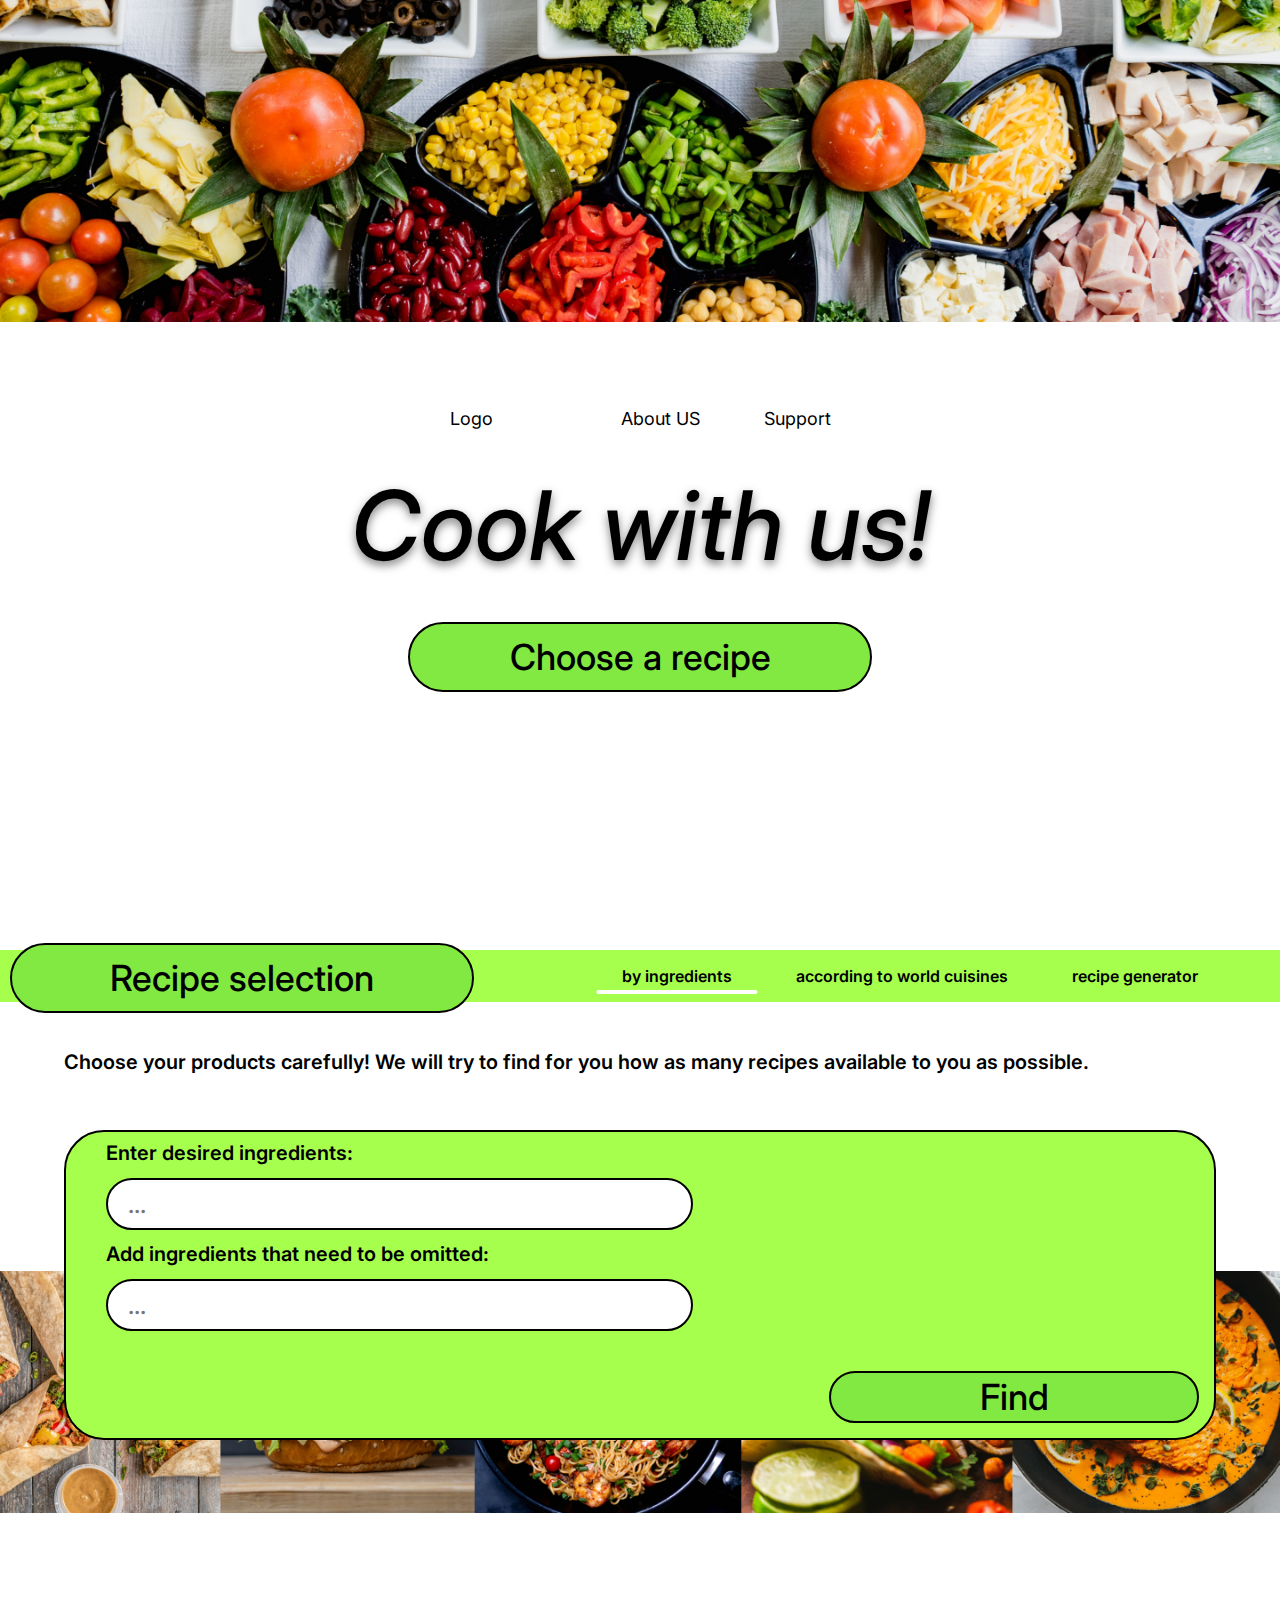
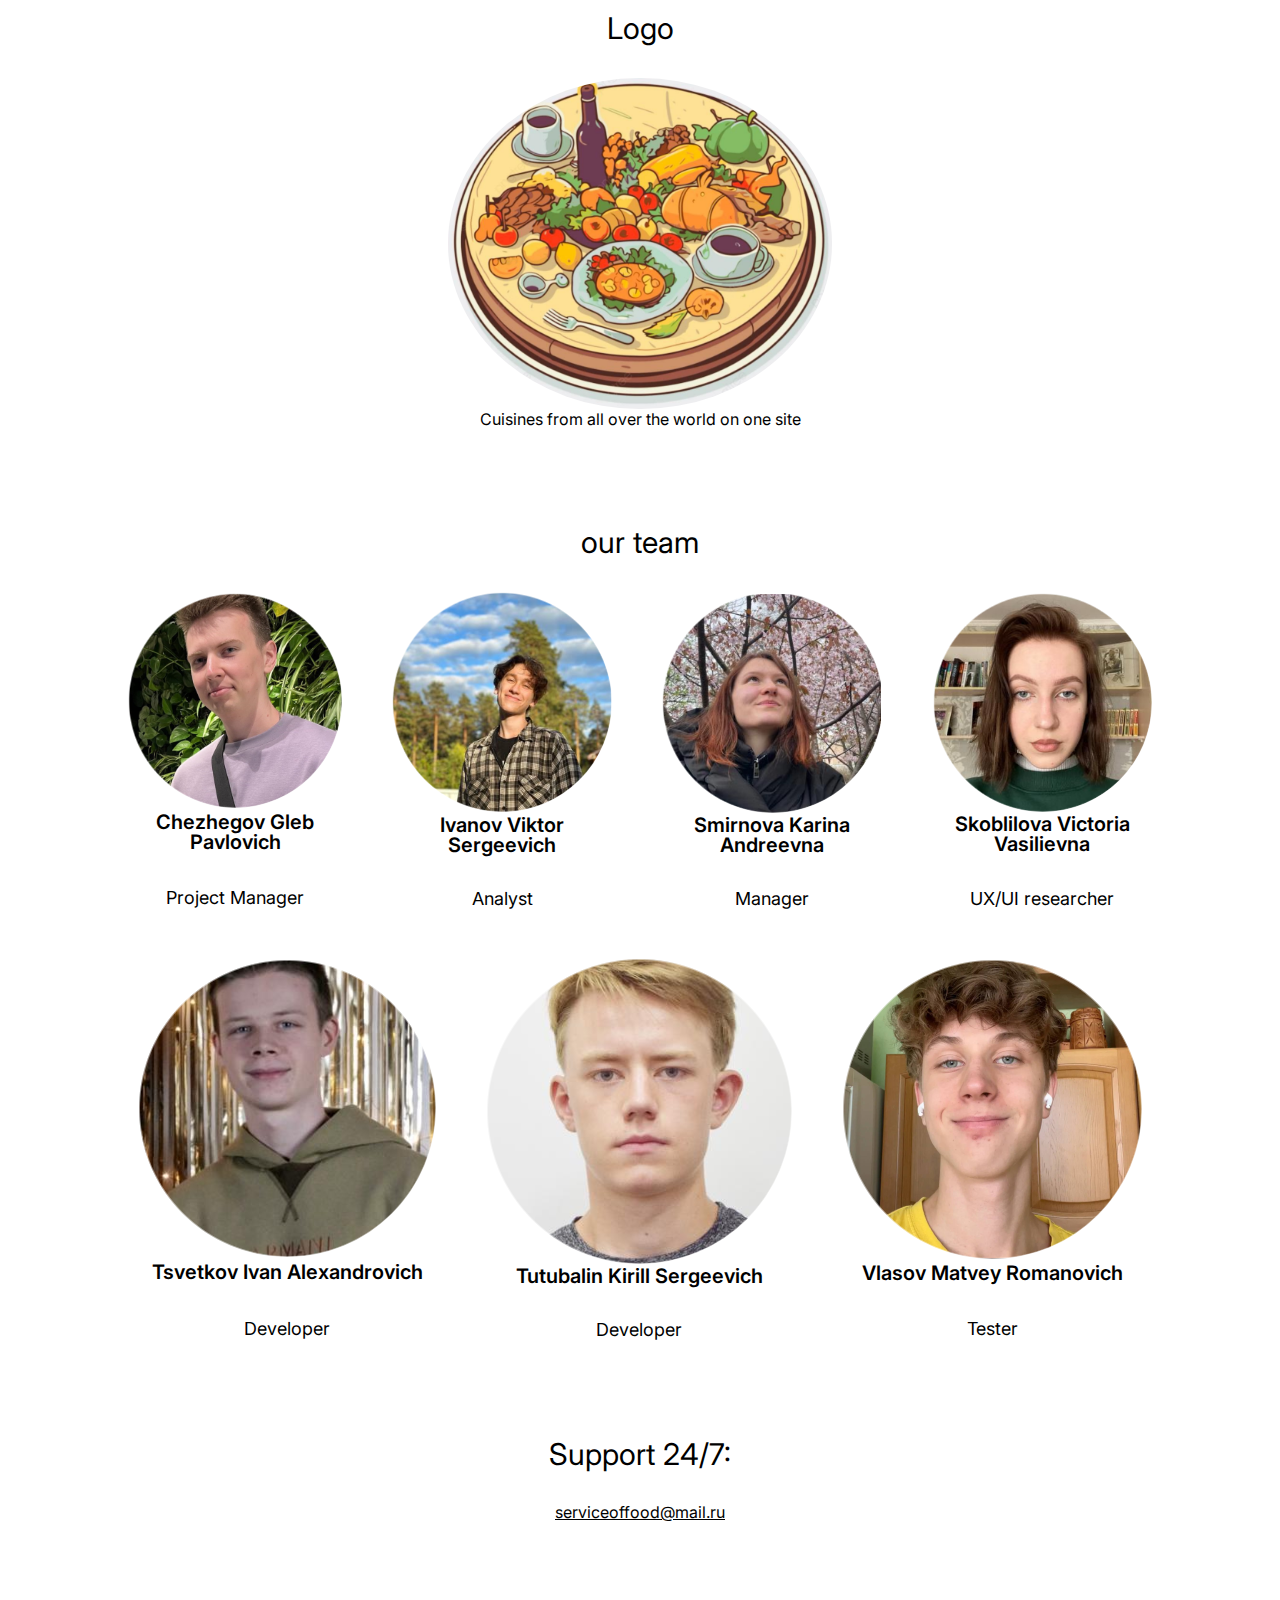
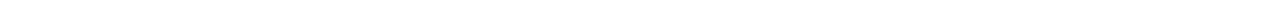
==== commit 6d5a2b14: "edits 4" ====
--- a/index.html
+++ b/index.html
@@ -12,27 +12,27 @@
       <section class="index">
         <section class="block">
           <nav class="navbar">
-            <div class="nav-item logo"><a href="#logo">Логотип</a></div>
-            <div class="nav-item"><a href="#about-us">О нас</a></div>
-            <div class="nav-item"><a href="#help">Поддержка</a></div>
+            <div class="nav-item logo"><a href="#logo">Logo</a></div>
+            <div class="nav-item"><a href="#about-us">About US</a></div>
+            <div class="nav-item"><a href="#help">Support</a></div>
           </nav>
-          <h1 class="title">Готовьте с нами!</h1>
-          <a class="btn green-block" href="#recipes">Подобрать рецепт</a>
+          <h1 class="title">Cook with us!</h1>
+          <a class="btn green-block" href="#recipes">Choose a recipe</a>
         </section>
       </section>
 
       <div class="by-ingredients">
         <header class="header" id="recipes">
-          <h1 class="title green-block">Подбор рецепта</h1>
+          <h1 class="title green-block">Recipe selection</h1>
           <nav class="navbar">
             <div class="nav-item active">
-              <a href="./index.html">по ингредиентам</a>
+              <a href="./index.html">by ingredients</a>
             </div>
             <div class="nav-item">
-              <a href="./pages/byKitchens.html">по мировым кухням</a>
+              <a href="./pages/byKitchens.html">according to world cuisines</a>
             </div>
             <div class="nav-item">
-              <a href="./pages/recipeGenerator.html">генератор рецептов</a>
+              <a href="./pages/recipeGenerator.html">recipe generator</a>
             </div>
           </nav>
         </header>
@@ -40,28 +40,28 @@
         <section class="main-block">
           <div class="block">
             <p class="description">
-              Тщательно выберите продукты! Мы постараемся подобрать для вас как можно больше доступных вам рецептов.
+              Choose your products carefully! We will try to find for you how as many recipes available to you as possible.
             </p>
             <form class="form" method="GET">
               <div class="inputs">
                 <label
-                  ><div class="description">Введите желаемые ингредиенты:</div>
+                  ><div class="description">Enter desired ingredients:</div>
                   <div class="warn">
-                    <p>*ввод только на английском языке. Если хотите ввести несколько ингредиентов, используйте (,)</p>
+                    <p></p>
                   </div>
                   <input id="search" type="text" class="input" placeholder="..."
                 /></label>
                 <label
-                  ><div class="description">Добавьте ингредиенты, которые необходимо исключить:</div>
+                  ><div class="description">Add ingredients that need to be omitted:</div>
                   <div class="warn">
                     <p>
-                      *ввод только на английском языке. Если хотите исключить несколько ингредиентов, используйте (,)
+                      
                     </p>
                   </div>
                   <input id="except" type="text" class="input" placeholder="..."
                 /></label>
               </div>
-              <button type="submit" class="btn green-block">Найти</button>
+              <button type="submit" class="btn green-block">Find</button>
             </form>
           </div>
         </section>
@@ -69,58 +69,58 @@
 
       <div class="content-wrapper">
         <section class="content" id="logo">
-          <h3>Логотип</h3>
+          <h3>Logo</h3>
           <figure class="img-wrapper">
             <img src="./assets/Рисунок7.png" alt="Logo" />
-            <figcaption>Кухни всего мира на одном сайте</figcaption>
+            <figcaption>Cuisines from all over the world on one site</figcaption>
           </figure>
         </section>
         <section class="content" id="about-us">
-          <h3>Наша команда</h3>
+          <h3>our team</h3>
           <div class="grid">
             <div class="row">
               <div class="cell">
                 <div class="img-wrapper"><img src="./assets/Рисунок9.png" alt="Фото участника" /></div>
-                <h3 class="title">Чежегов Глеб Павлович</h3>
-                <p class="subtitle">Руководитель проекта</p>
+                <h3 class="title">Chezhegov Gleb Pavlovich</h3>
+                <p class="subtitle">Project Manager</p>
               </div>
               <div class="cell">
                 <div class="img-wrapper"><img src="./assets/Рисунок6.png" alt="Фото участника" /></div>
-                <h3 class="title">Иванов Виктор Сергеевич</h3>
-                <p class="subtitle">Аналитик</p>
+                <h3 class="title">Ivanov Viktor Sergeevich</h3>
+                <p class="subtitle">Analyst</p>
               </div>
               <div class="cell">
                 <div class="img-wrapper"><img src="./assets/Рисунок2.png" alt="Фото участника" /></div>
-                <h3 class="title">Смирнова Карина Андреевна</h3>
-                <p class="subtitle">Менеджер</p>
+                <h3 class="title">Smirnova Karina Andreevna</h3>
+                <p class="subtitle">Manager</p>
               </div>
               <div class="cell">
                 <div class="img-wrapper"><img src="./assets/Рисунок3.png" alt="Фото участника" /></div>
-                <h3 class="title">Скоблилова Виктория Васильевна</h3>
-                <p class="subtitle">UX/UI исследователь</p>
+                <h3 class="title">Skoblilova Victoria Vasilievna</h3>
+                <p class="subtitle">UX/UI researcher</p>
               </div>
             </div>
             <div class="row">
               <div class="cell">
                 <div class="img-wrapper"><img src="./assets/Рисунок4.png" alt="Фото участника" /></div>
-                <h3 class="title">Цветков Иван Александрович</h3>
-                <p class="subtitle">Разработчик</p>
+                <h3 class="title">Tsvetkov Ivan Alexandrovich</h3>
+                <p class="subtitle">Developer</p>
               </div>
               <div class="cell">
                 <div class="img-wrapper"><img src="./assets/Рисунок5.png" alt="Фото участника" /></div>
-                <h3 class="title">Тутубалин Кирилл Сергеевич</h3>
-                <p class="subtitle">Разработчик</p>
+                <h3 class="title">Tutubalin Kirill Sergeevich</h3>
+                <p class="subtitle">Developer</p>
               </div>
               <div class="cell">
                 <div class="img-wrapper"><img src="./assets/Рисунок8.png" alt="Фото участника" /></div>
-                <h3 class="title">Власов Матвей Романович</h3>
-                <p class="subtitle">Тестировщик</p>
+                <h3 class="title">Vlasov Matvey Romanovich</h3>
+                <p class="subtitle">Tester</p>
               </div>
             </div>
           </div>
         </section>
         <section class="content" id="help">
-          <h3>Поддержка 24/7:</h3>
+          <h3>Support 24/7:</h3>
           <p><a href="mailto:serviceoffood@mail.ru">serviceoffood@mail.ru</a></p>
         </section>
       </div>
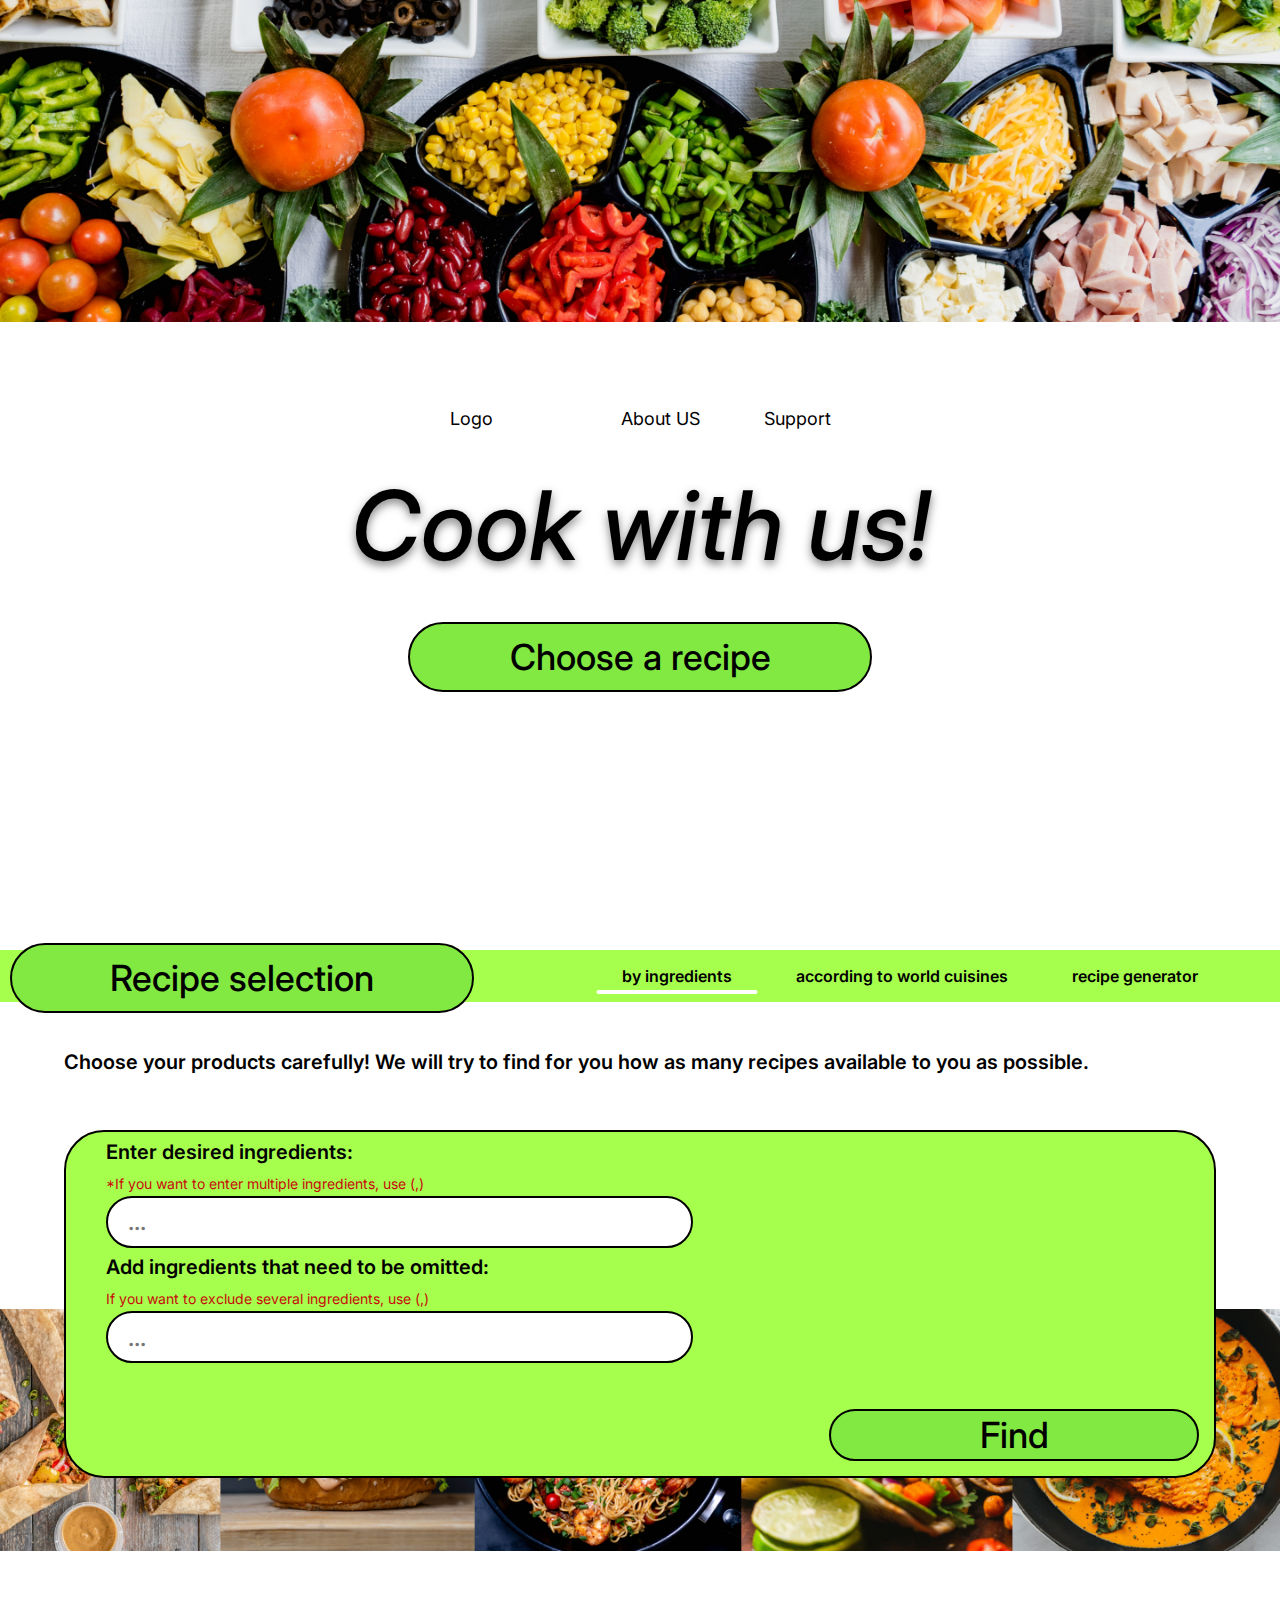
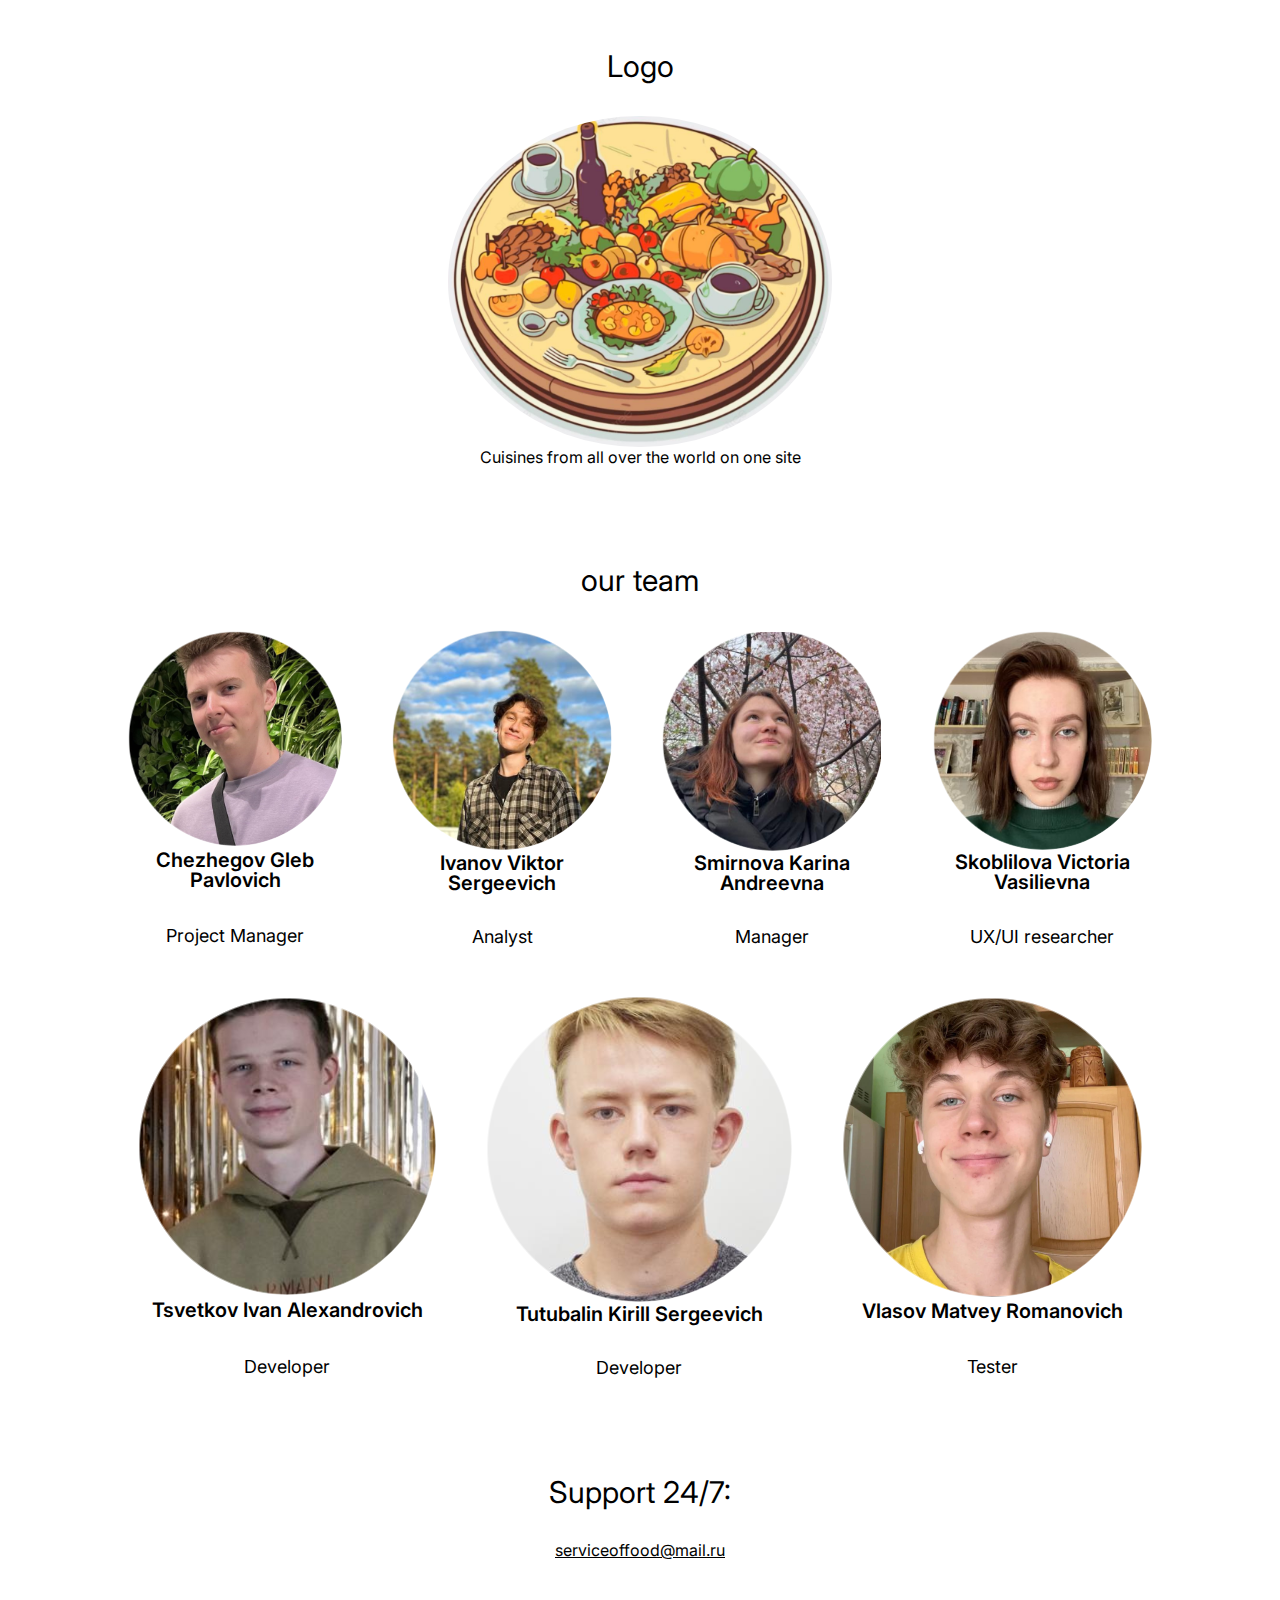
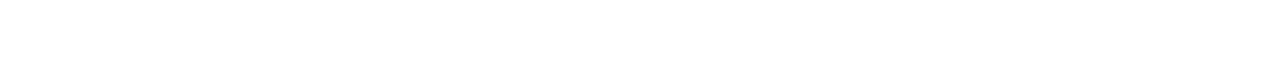
==== commit 1635db29: "edits 5" ====
--- a/index.html
+++ b/index.html
@@ -1,130 +1,157 @@
 <!DOCTYPE html>
 <html lang="ru">
-  <head>
-    <meta charset="UTF-8" />
-    <meta name="viewport" content="width=device-width, initial-scale=1.0" />
-    <link rel="stylesheet" href="./styles/main.css" />
-    <link rel="stylesheet" href="./styles/index.css" />
-    <title>Food service</title>
-  </head>
-  <body>
-    <main>
-      <section class="index">
-        <section class="block">
-          <nav class="navbar">
-            <div class="nav-item logo"><a href="#logo">Logo</a></div>
-            <div class="nav-item"><a href="#about-us">About US</a></div>
-            <div class="nav-item"><a href="#help">Support</a></div>
-          </nav>
-          <h1 class="title">Cook with us!</h1>
-          <a class="btn green-block" href="#recipes">Choose a recipe</a>
-        </section>
-      </section>
+	<head>
+		<meta charset="UTF-8" />
+		<meta name="viewport" content="width=device-width, initial-scale=1.0" />
+		<link rel="stylesheet" href="./styles/main.css" />
+		<link rel="stylesheet" href="./styles/index.css" />
+		<title>Food service</title>
+	</head>
+	<body>
+		<main>
+			<section class="index">
+				<section class="block">
+					<nav class="navbar">
+						<div class="nav-item logo"><a href="#logo">Logo</a></div>
+						<div class="nav-item"><a href="#about-us">About US</a></div>
+						<div class="nav-item"><a href="#help">Support</a></div>
+					</nav>
+					<h1 class="title">Cook with us!</h1>
+					<a class="btn green-block" href="#recipes">Choose a recipe</a>
+				</section>
+			</section>
 
-      <div class="by-ingredients">
-        <header class="header" id="recipes">
-          <h1 class="title green-block">Recipe selection</h1>
-          <nav class="navbar">
-            <div class="nav-item active">
-              <a href="./index.html">by ingredients</a>
-            </div>
-            <div class="nav-item">
-              <a href="./pages/byKitchens.html">according to world cuisines</a>
-            </div>
-            <div class="nav-item">
-              <a href="./pages/recipeGenerator.html">recipe generator</a>
-            </div>
-          </nav>
-        </header>
+			<div class="by-ingredients">
+				<header class="header" id="recipes">
+					<h1 class="title green-block">Recipe selection</h1>
+					<nav class="navbar">
+						<div class="nav-item active">
+							<a href="./index.html">by ingredients</a>
+						</div>
+						<div class="nav-item">
+							<a href="./pages/byKitchens.html">according to world cuisines</a>
+						</div>
+						<div class="nav-item">
+							<a href="./pages/recipeGenerator.html">recipe generator</a>
+						</div>
+					</nav>
+				</header>
 
-        <section class="main-block">
-          <div class="block">
-            <p class="description">
-              Choose your products carefully! We will try to find for you how as many recipes available to you as possible.
-            </p>
-            <form class="form" method="GET">
-              <div class="inputs">
-                <label
-                  ><div class="description">Enter desired ingredients:</div>
-                  <div class="warn">
-                    <p></p>
-                  </div>
-                  <input id="search" type="text" class="input" placeholder="..."
-                /></label>
-                <label
-                  ><div class="description">Add ingredients that need to be omitted:</div>
-                  <div class="warn">
-                    <p>
-                      
-                    </p>
-                  </div>
-                  <input id="except" type="text" class="input" placeholder="..."
-                /></label>
-              </div>
-              <button type="submit" class="btn green-block">Find</button>
-            </form>
-          </div>
-        </section>
-      </div>
+				<section class="main-block">
+					<div class="block">
+						<p class="description">
+							Choose your products carefully! We will try to find for you how as
+							many recipes available to you as possible.
+						</p>
+						<form class="form" method="GET">
+							<div class="inputs">
+								<label
+									><div class="description">Enter desired ingredients:</div>
+									<div class="warn">
+										<p>*If you want to enter multiple ingredients, use (,)</p>
+									</div>
+									<input
+										id="search"
+										type="text"
+										class="input"
+										placeholder="..."
+								/></label>
+								<label
+									><div class="description">
+										Add ingredients that need to be omitted:
+									</div>
+									<div class="warn">
+										<p>If you want to exclude several ingredients, use (,)</p>
+									</div>
+									<input
+										id="except"
+										type="text"
+										class="input"
+										placeholder="..."
+								/></label>
+							</div>
+							<button type="submit" class="btn green-block">Find</button>
+						</form>
+					</div>
+				</section>
+			</div>
 
-      <div class="content-wrapper">
-        <section class="content" id="logo">
-          <h3>Logo</h3>
-          <figure class="img-wrapper">
-            <img src="./assets/Рисунок7.png" alt="Logo" />
-            <figcaption>Cuisines from all over the world on one site</figcaption>
-          </figure>
-        </section>
-        <section class="content" id="about-us">
-          <h3>our team</h3>
-          <div class="grid">
-            <div class="row">
-              <div class="cell">
-                <div class="img-wrapper"><img src="./assets/Рисунок9.png" alt="Фото участника" /></div>
-                <h3 class="title">Chezhegov Gleb Pavlovich</h3>
-                <p class="subtitle">Project Manager</p>
-              </div>
-              <div class="cell">
-                <div class="img-wrapper"><img src="./assets/Рисунок6.png" alt="Фото участника" /></div>
-                <h3 class="title">Ivanov Viktor Sergeevich</h3>
-                <p class="subtitle">Analyst</p>
-              </div>
-              <div class="cell">
-                <div class="img-wrapper"><img src="./assets/Рисунок2.png" alt="Фото участника" /></div>
-                <h3 class="title">Smirnova Karina Andreevna</h3>
-                <p class="subtitle">Manager</p>
-              </div>
-              <div class="cell">
-                <div class="img-wrapper"><img src="./assets/Рисунок3.png" alt="Фото участника" /></div>
-                <h3 class="title">Skoblilova Victoria Vasilievna</h3>
-                <p class="subtitle">UX/UI researcher</p>
-              </div>
-            </div>
-            <div class="row">
-              <div class="cell">
-                <div class="img-wrapper"><img src="./assets/Рисунок4.png" alt="Фото участника" /></div>
-                <h3 class="title">Tsvetkov Ivan Alexandrovich</h3>
-                <p class="subtitle">Developer</p>
-              </div>
-              <div class="cell">
-                <div class="img-wrapper"><img src="./assets/Рисунок5.png" alt="Фото участника" /></div>
-                <h3 class="title">Tutubalin Kirill Sergeevich</h3>
-                <p class="subtitle">Developer</p>
-              </div>
-              <div class="cell">
-                <div class="img-wrapper"><img src="./assets/Рисунок8.png" alt="Фото участника" /></div>
-                <h3 class="title">Vlasov Matvey Romanovich</h3>
-                <p class="subtitle">Tester</p>
-              </div>
-            </div>
-          </div>
-        </section>
-        <section class="content" id="help">
-          <h3>Support 24/7:</h3>
-          <p><a href="mailto:serviceoffood@mail.ru">serviceoffood@mail.ru</a></p>
-        </section>
-      </div>
-    </main>
-    <script src="./js/index.js"></script>
-  </body>
+			<div class="content-wrapper">
+				<section class="content" id="logo">
+					<h3>Logo</h3>
+					<figure class="img-wrapper">
+						<img src="./assets/Рисунок7.png" alt="Logo" />
+						<figcaption>
+							Cuisines from all over the world on one site
+						</figcaption>
+					</figure>
+				</section>
+				<section class="content" id="about-us">
+					<h3>our team</h3>
+					<div class="grid">
+						<div class="row">
+							<div class="cell">
+								<div class="img-wrapper">
+									<img src="./assets/Рисунок9.png" alt="Фото участника" />
+								</div>
+								<h3 class="title">Chezhegov Gleb Pavlovich</h3>
+								<p class="subtitle">Project Manager</p>
+							</div>
+							<div class="cell">
+								<div class="img-wrapper">
+									<img src="./assets/Рисунок6.png" alt="Фото участника" />
+								</div>
+								<h3 class="title">Ivanov Viktor Sergeevich</h3>
+								<p class="subtitle">Analyst</p>
+							</div>
+							<div class="cell">
+								<div class="img-wrapper">
+									<img src="./assets/Рисунок2.png" alt="Фото участника" />
+								</div>
+								<h3 class="title">Smirnova Karina Andreevna</h3>
+								<p class="subtitle">Manager</p>
+							</div>
+							<div class="cell">
+								<div class="img-wrapper">
+									<img src="./assets/Рисунок3.png" alt="Фото участника" />
+								</div>
+								<h3 class="title">Skoblilova Victoria Vasilievna</h3>
+								<p class="subtitle">UX/UI researcher</p>
+							</div>
+						</div>
+						<div class="row">
+							<div class="cell">
+								<div class="img-wrapper">
+									<img src="./assets/Рисунок4.png" alt="Фото участника" />
+								</div>
+								<h3 class="title">Tsvetkov Ivan Alexandrovich</h3>
+								<p class="subtitle">Developer</p>
+							</div>
+							<div class="cell">
+								<div class="img-wrapper">
+									<img src="./assets/Рисунок5.png" alt="Фото участника" />
+								</div>
+								<h3 class="title">Tutubalin Kirill Sergeevich</h3>
+								<p class="subtitle">Developer</p>
+							</div>
+							<div class="cell">
+								<div class="img-wrapper">
+									<img src="./assets/Рисунок8.png" alt="Фото участника" />
+								</div>
+								<h3 class="title">Vlasov Matvey Romanovich</h3>
+								<p class="subtitle">Tester</p>
+							</div>
+						</div>
+					</div>
+				</section>
+				<section class="content" id="help">
+					<h3>Support 24/7:</h3>
+					<p>
+						<a href="mailto:serviceoffood@mail.ru">serviceoffood@mail.ru</a>
+					</p>
+				</section>
+			</div>
+		</main>
+		<script src="./js/index.js"></script>
+	</body>
 </html>
